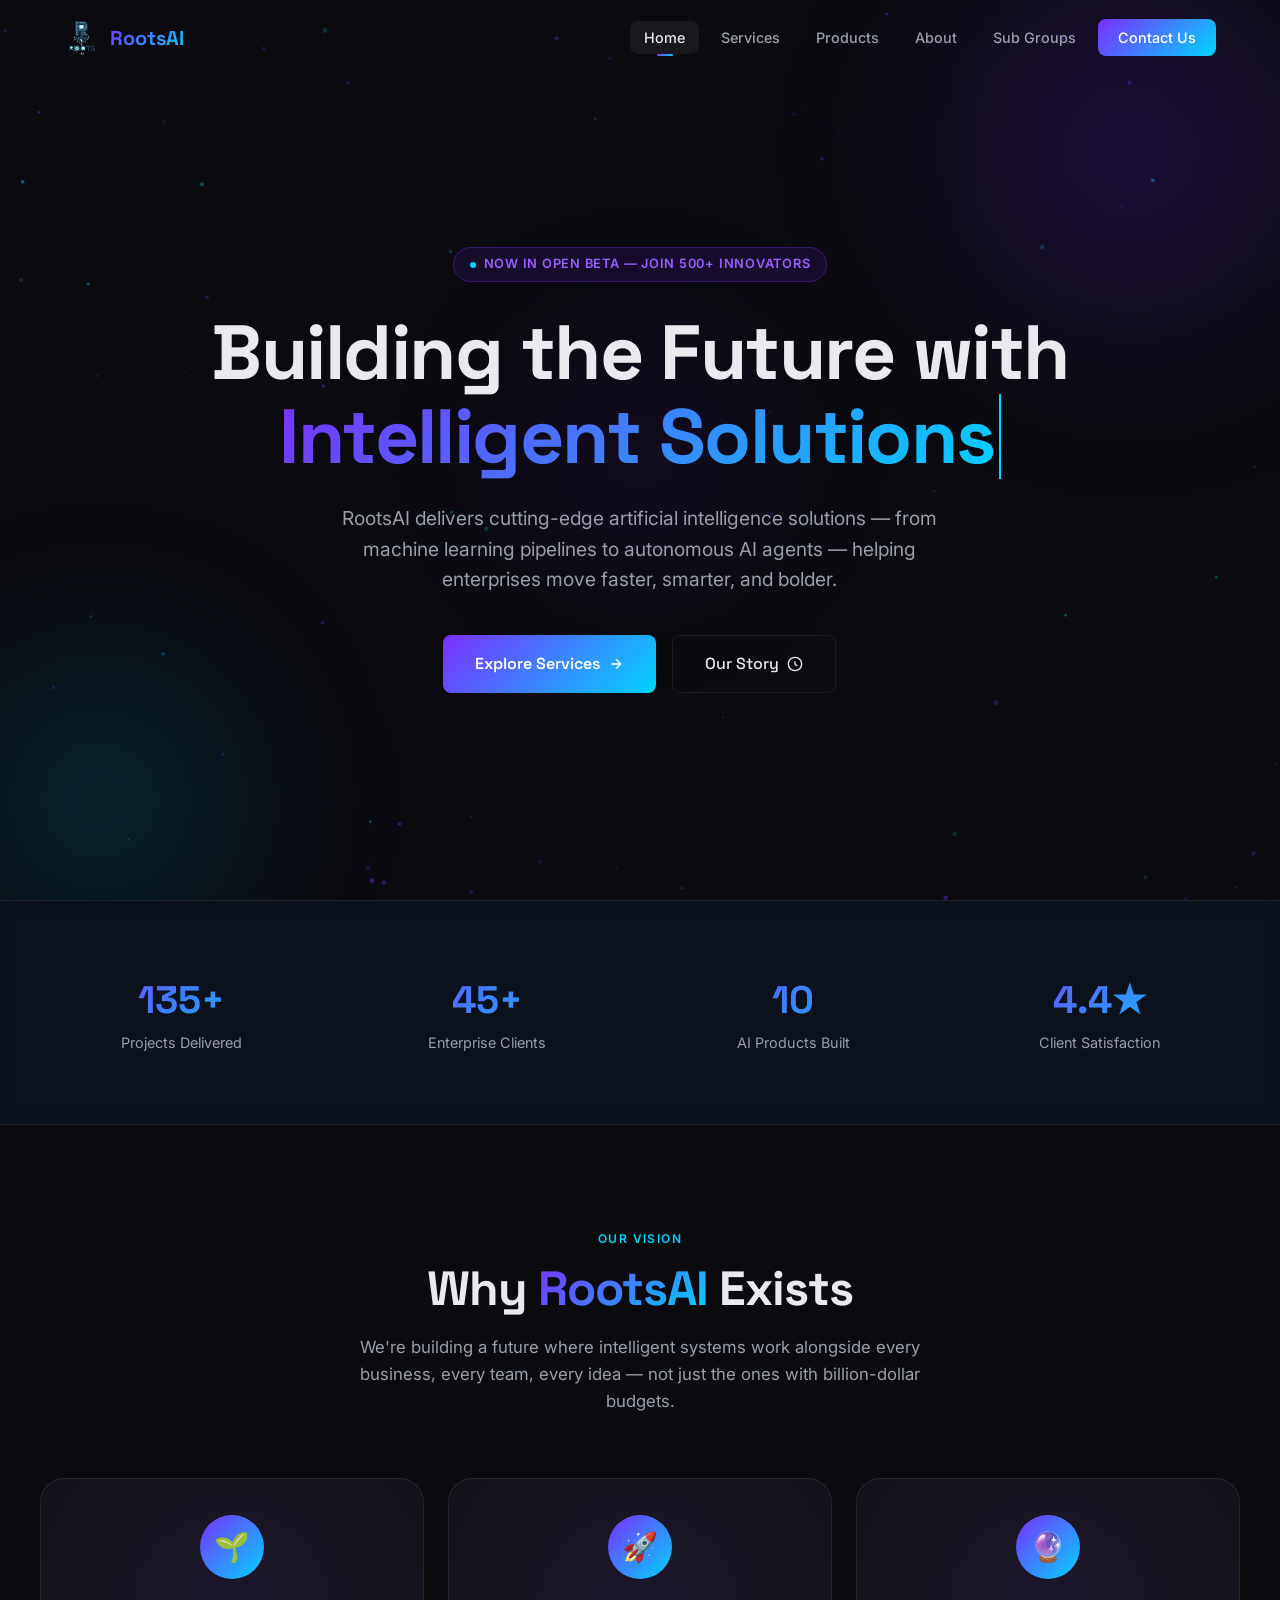
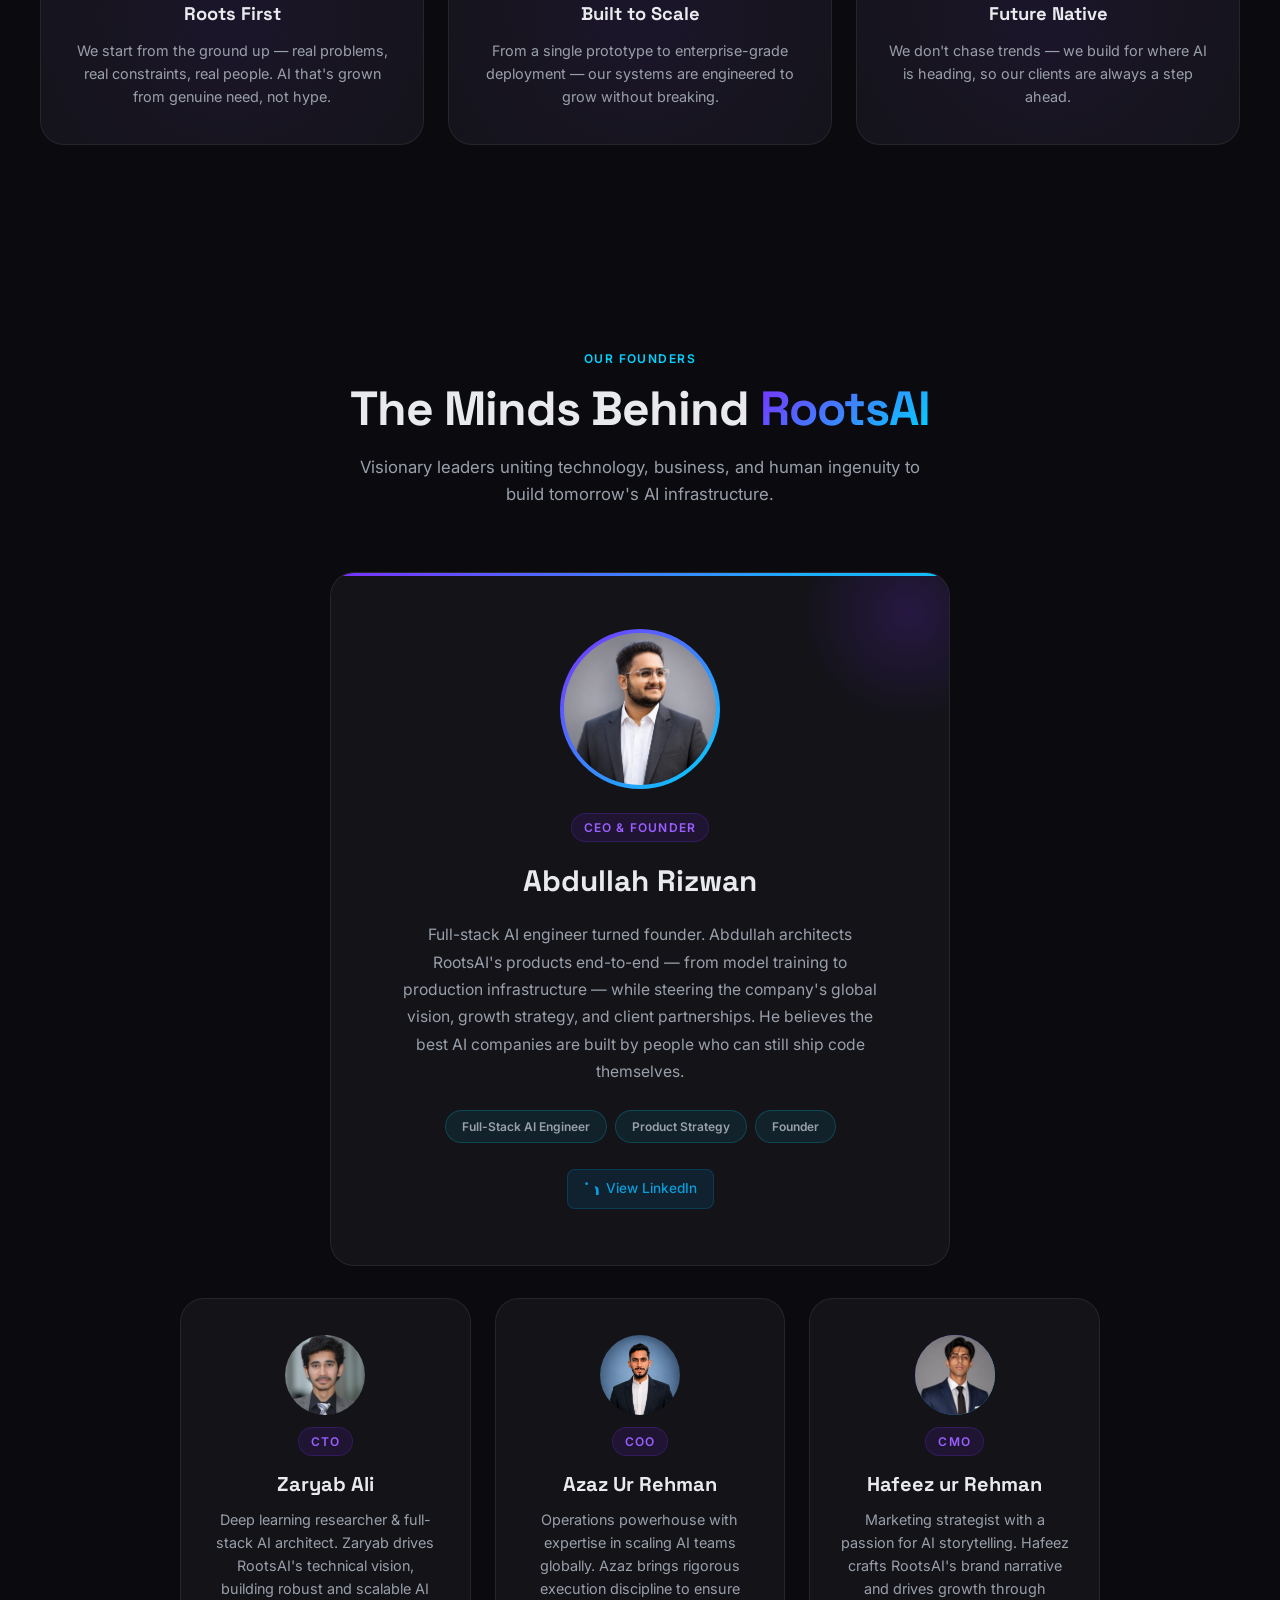
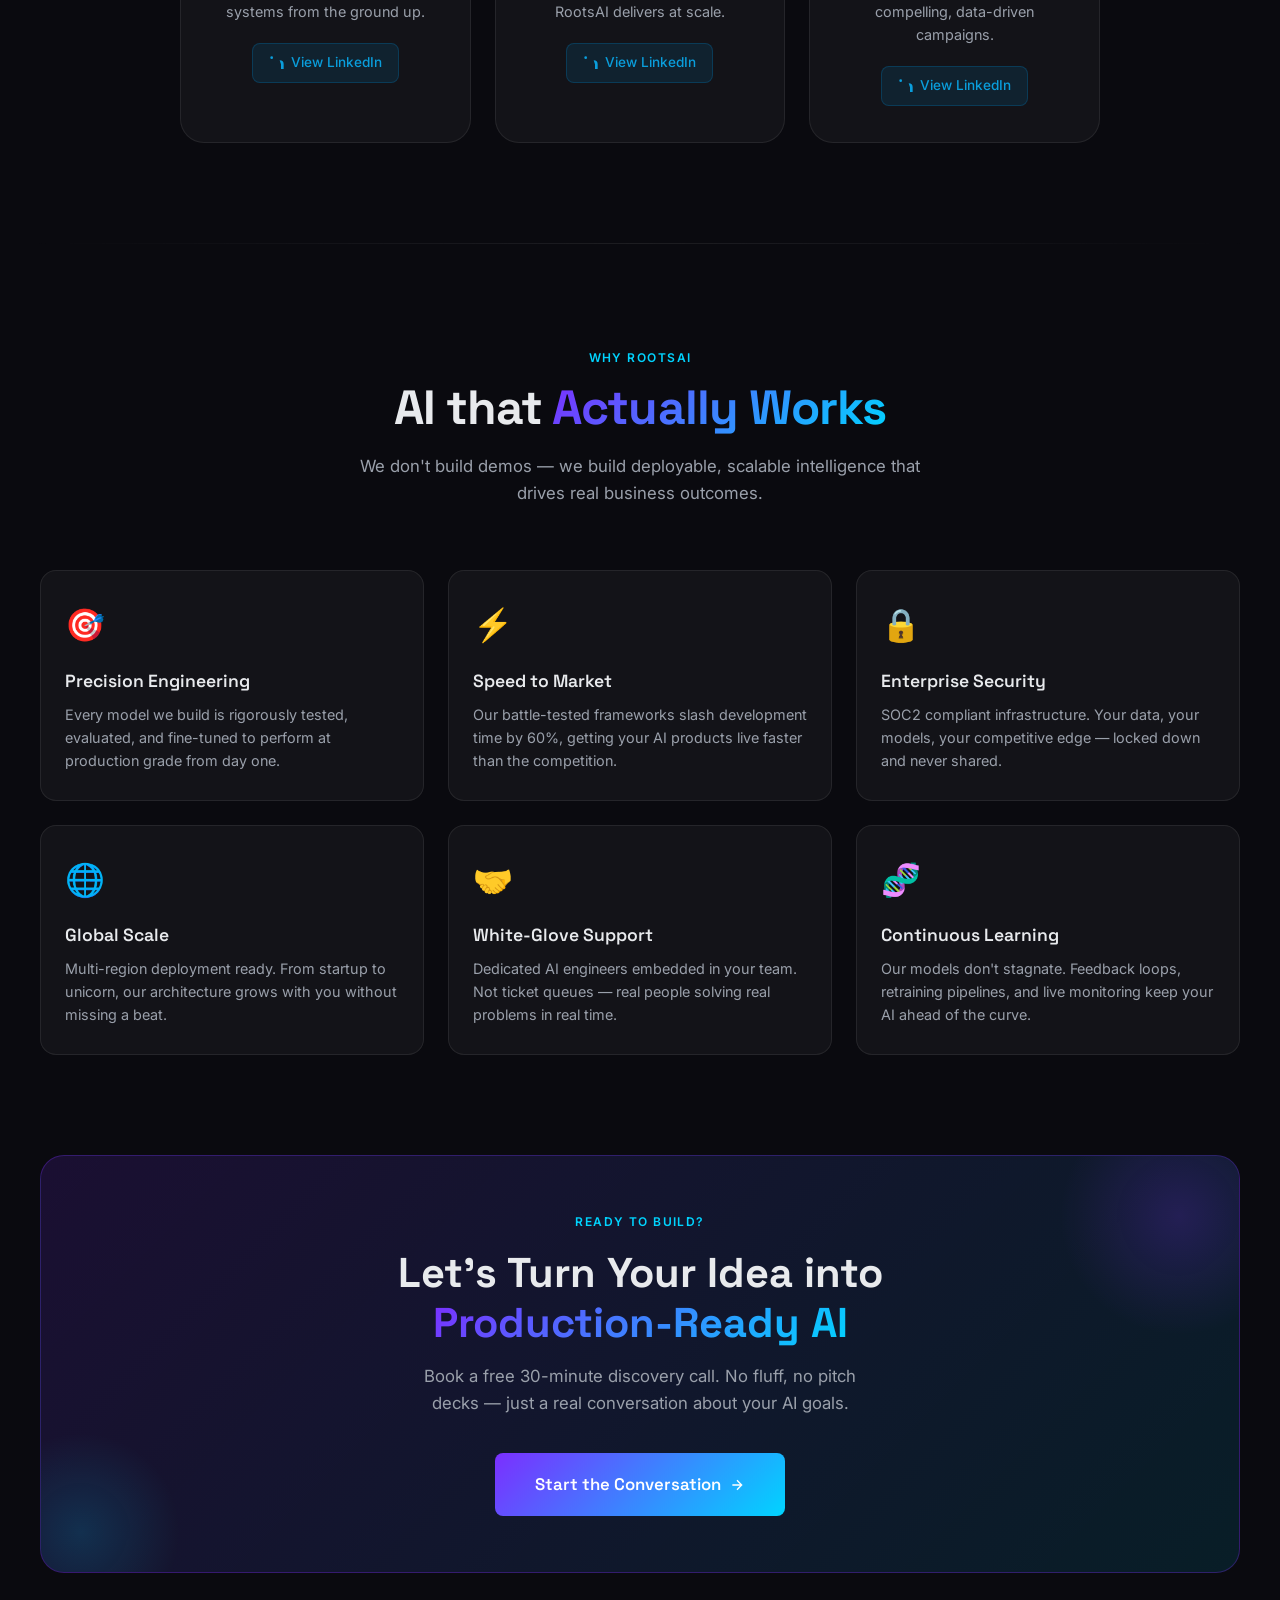
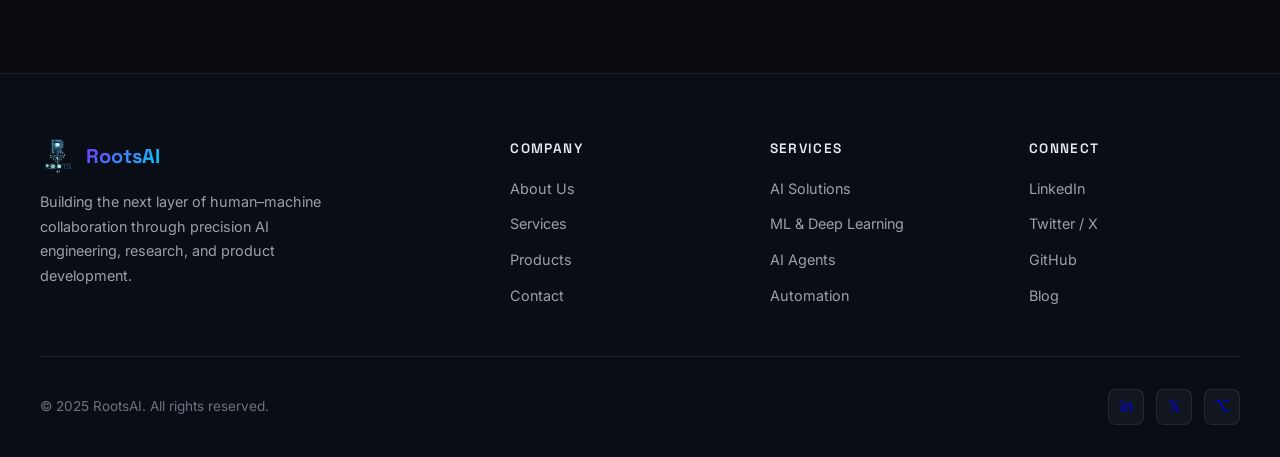
==== index.html @ 81e3e33f "Initial website upload" ====
<!DOCTYPE html>
<html lang="en">
<head>
  <meta charset="UTF-8" />
  <meta name="viewport" content="width=device-width, initial-scale=1.0" />
  <title>RootsAI — Intelligence Redefined</title>
  <meta name="description" content="RootsAI is a next-generation artificial intelligence startup building intelligent solutions for tomorrow's world." />
  <link rel="stylesheet" href="css/style.css" />
  <link rel="icon" href="rootsai-logo.png" />
</head>
<body>

<!-- PARTICLE CANVAS -->
<canvas id="particle-canvas"></canvas>

<!-- PAGE TRANSITION -->
<div class="page-transition"></div>



<!-- ======================================================
     NAVBAR
====================================================== -->
<nav class="navbar">
  <div class="nav-container">
    <a href="index.html" class="nav-logo">
      <img src="rootsai-logo.png" alt="RootsAI" class="nav-logo-icon" style="background:transparent;object-fit:contain;" />
      <span class="nav-logo-text">RootsAI</span>
    </a>
    <ul class="nav-links">
      <li><a href="index.html" class="active">Home</a></li>
      <li><a href="services.html">Services</a></li>
      <li><a href="products.html">Products</a></li>
      <li><a href="about.html">About</a></li>
      <li><a href="subgroups.html">Sub Groups</a></li>
      <li><a href="contact.html" class="nav-cta">Contact Us</a></li>
    </ul>
    <div class="hamburger" id="hamburger">
      <span></span><span></span><span></span>
    </div>
  </div>
</nav>

<!-- Mobile Menu -->
<div class="mobile-menu" id="mobile-menu">
  <button class="mobile-close" id="mobile-close">✕</button>
  <a href="index.html">Home</a>
  <a href="services.html">Services</a>
  <a href="products.html">Products</a>
  <a href="about.html">About</a>
  <a href="subgroups.html">Sub Groups</a>
  <a href="contact.html">Contact Us</a>
</div>

<!-- ======================================================
     MAIN CONTENT
====================================================== -->
<div class="page-wrapper">

  <!-- HERO SECTION -->
  <section class="hero">
    <div class="hero-bg-orb orb1"></div>
    <div class="hero-bg-orb orb2"></div>
    <div class="hero-bg-orb orb3"></div>

    <div class="hero-content">
      <div class="hero-eyebrow">
        <span class="dot"></span>
        Now in Open Beta — Join 500+ Innovators
      </div>

      <h1 class="hero-title">
        Building the Future with<br />
        <span class="line-gradient"><span class="typewriter" id="typewriter">Intelligent Solutions</span></span>
      </h1>

      <p class="hero-subtitle">
        RootsAI delivers cutting-edge artificial intelligence solutions — from machine learning pipelines to autonomous AI agents — helping enterprises move faster, smarter, and bolder.
      </p>

      <div class="hero-actions">
        <a href="services.html" class="btn-primary">
          Explore Services
          <svg width="16" height="16" fill="none" stroke="currentColor" stroke-width="2" viewBox="0 0 24 24"><path d="M5 12h14M12 5l7 7-7 7"/></svg>
        </a>
        <a href="about.html" class="btn-secondary">
          Our Story
          <svg width="16" height="16" fill="none" stroke="currentColor" stroke-width="2" viewBox="0 0 24 24"><circle cx="12" cy="12" r="10"/><path d="M12 8v4l3 3"/></svg>
        </a>
      </div>
    </div>
  </section>

  <!-- STATS BAR -->
  <div class="stats-bar">
    <div class="stats-grid">
      <div class="stat-item reveal">
        <span class="stat-number" data-count="150" data-suffix="+">0+</span>
        <span class="stat-label">Projects Delivered</span>
      </div>
      <div class="stat-item reveal reveal-delay-1">
        <span class="stat-number" data-count="50" data-suffix="+">0+</span>
        <span class="stat-label">Enterprise Clients</span>
      </div>
      <div class="stat-item reveal reveal-delay-2">
        <span class="stat-number" data-count="12" data-suffix="">0</span>
        <span class="stat-label">AI Products Built</span>
      </div>
      <div class="stat-item reveal reveal-delay-3">
        <span class="stat-number" data-count="4.9" data-suffix="★">0★</span>
        <span class="stat-label">Client Satisfaction</span>
      </div>
    </div>
  </div>

  <!-- VISION SECTION -->
  <section class="section">
    <div class="container">
      <div class="section-header reveal">
        <span class="section-eyebrow">Our Vision</span>
        <h2 class="section-title">Why <span>RootsAI</span> Exists</h2>
        <p class="section-subtitle">We're building a future where intelligent systems work alongside every business, every team, every idea — not just the ones with billion-dollar budgets.</p>
      </div>

      <div class="vision-grid">
        <div class="vision-card reveal reveal-delay-1">
          <div class="vision-icon-wrap">
            <span class="vision-icon">🌱</span>
          </div>
          <h3 class="vision-title">Roots First</h3>
          <p class="vision-text">We start from the ground up — real problems, real constraints, real people. AI that's grown from genuine need, not hype.</p>
        </div>
        <div class="vision-card reveal reveal-delay-2">
          <div class="vision-icon-wrap">
            <span class="vision-icon">🚀</span>
          </div>
          <h3 class="vision-title">Built to Scale</h3>
          <p class="vision-text">From a single prototype to enterprise-grade deployment — our systems are engineered to grow without breaking.</p>
        </div>
        <div class="vision-card reveal reveal-delay-3">
          <div class="vision-icon-wrap">
            <span class="vision-icon">🔮</span>
          </div>
          <h3 class="vision-title">Future Native</h3>
          <p class="vision-text">We don't chase trends — we build for where AI is heading, so our clients are always a step ahead.</p>
        </div>
      </div>
    </div>
  </section>

  <!-- LEADERSHIP SECTION -->
  <section class="section">
    <div class="container">
      <div class="section-header reveal">
        <span class="section-eyebrow">Our Founders</span>
        <h2 class="section-title">The Minds Behind <span>RootsAI</span></h2>
        <p class="section-subtitle">Visionary leaders uniting technology, business, and human ingenuity to build tomorrow's AI infrastructure.</p>
      </div>

      <!-- CEO — Spotlight -->
      <div class="ceo-spotlight reveal">
        <div class="ceo-spotlight-card">
          <img src="CEO.png" alt="Abdullah Rizwan" class="ceo-spotlight-avatar" />
          <div class="leader-role">CEO &amp; Founder</div>
          <h3 class="ceo-spotlight-name">Abdullah Rizwan</h3>
          <p class="ceo-spotlight-bio">Full-stack AI engineer turned founder. Abdullah architects RootsAI's products end-to-end — from model training to production infrastructure — while steering the company's global vision, growth strategy, and client partnerships. He believes the best AI companies are built by people who can still ship code themselves.</p>
          <div class="ceo-spotlight-tags">
            <span class="ceo-tag">Full-Stack AI Engineer</span>
            <span class="ceo-tag">Product Strategy</span>
            <span class="ceo-tag">Founder</span>
          </div>
          <a href="https://www.linkedin.com/in/abdullah-rizwan-183a10262" class="leader-linkedin" target="_blank" rel="noopener">
            <svg width="16" height="16" viewBox="0 0 24 24" fill="currentColor"><path d="M16 8a6 6 0 0 1 6 6v7h-4v-7a2 2 0 0-2-2 2 2 0 0 0-2 2v7h-4v-7a6 6 0 0 1 6-6zM2 9h4v12H2z"/><circle cx="4" cy="4" r="2"/></svg>
            View LinkedIn
          </a>
        </div>
      </div>

      <div class="leadership-grid leadership-grid-secondary">

        <!-- CTO -->
        <div class="leader-card reveal reveal-delay-1">
          <img src="CTO.jfif" alt="Zaryab Ali" class="leader-avatar" style="width:80px;height:80px;border-radius:50%;object-fit:cover;margin:0 auto 12px;" />
          <div class="leader-role">CTO</div>
          <h3 class="leader-name">Zaryab Ali</h3>
          <p class="leader-bio">Deep learning researcher & full-stack AI architect. Zaryab drives RootsAI's technical vision, building robust and scalable AI systems from the ground up.</p>
          <a href="https://www.linkedin.com/in/mzaryabali/" class="leader-linkedin" target="_blank" rel="noopener">
            <svg width="16" height="16" viewBox="0 0 24 24" fill="currentColor"><path d="M16 8a6 6 0 0 1 6 6v7h-4v-7a2 2 0 0-2-2 2 2 0 0 0-2 2v7h-4v-7a6 6 0 0 1 6-6zM2 9h4v12H2z"/><circle cx="4" cy="4" r="2"/></svg>
            View LinkedIn
          </a>
        </div>

        <!-- COO -->
        <div class="leader-card reveal reveal-delay-2">
          <img src="COO.png" alt="Azaz Ur Rehman" class="leader-avatar" style="width:80px;height:80px;border-radius:50%;object-fit:cover;margin:0 auto 12px;" />
          <div class="leader-role">COO</div>
          <h3 class="leader-name">Azaz Ur Rehman</h3>
          <p class="leader-bio">Operations powerhouse with expertise in scaling AI teams globally. Azaz brings rigorous execution discipline to ensure RootsAI delivers at scale.</p>
          <a href="https://www.linkedin.com/in/azaz-ur-rehman-87bb84246/" class="leader-linkedin" target="_blank" rel="noopener">
            <svg width="16" height="16" viewBox="0 0 24 24" fill="currentColor"><path d="M16 8a6 6 0 0 1 6 6v7h-4v-7a2 2 0 0-2-2 2 2 0 0 0-2 2v7h-4v-7a6 6 0 0 1 6-6zM2 9h4v12H2z"/><circle cx="4" cy="4" r="2"/></svg>
            View LinkedIn
          </a>
        </div>

        <!-- CMO -->
        <div class="leader-card reveal reveal-delay-3">
          <img src="CMO.png" alt="Hafeez ur Rehman" class="leader-avatar" style="width:80px;height:80px;border-radius:50%;object-fit:cover;margin:0 auto 12px;" />
          <div class="leader-role">CMO</div>
          <h3 class="leader-name">Hafeez ur Rehman</h3>
          <p class="leader-bio">Marketing strategist with a passion for AI storytelling. Hafeez crafts RootsAI's brand narrative and drives growth through compelling, data-driven campaigns.</p>
          <a href="https://www.linkedin.com/in/hafii/" class="leader-linkedin" target="_blank" rel="noopener">
            <svg width="16" height="16" viewBox="0 0 24 24" fill="currentColor"><path d="M16 8a6 6 0 0 1 6 6v7h-4v-7a2 2 0 0-2-2 2 2 0 0 0-2 2v7h-4v-7a6 6 0 0 1 6-6zM2 9h4v12H2z"/><circle cx="4" cy="4" r="2"/></svg>
            View LinkedIn
          </a>
        </div>
      </div>
    </div>
  </section>

  <div class="section-divider"></div>

  <!-- WHY NEXUS SECTION -->
  <section class="section">
    <div class="container">
      <div class="section-header reveal">
        <span class="section-eyebrow">Why RootsAI</span>
        <h2 class="section-title">AI that <span>Actually Works</span></h2>
        <p class="section-subtitle">We don't build demos — we build deployable, scalable intelligence that drives real business outcomes.</p>
      </div>

      <div class="values-grid">
        <div class="value-card reveal reveal-delay-1">
          <span class="value-icon">🎯</span>
          <h3 class="value-title">Precision Engineering</h3>
          <p class="value-text">Every model we build is rigorously tested, evaluated, and fine-tuned to perform at production grade from day one.</p>
        </div>
        <div class="value-card reveal reveal-delay-2">
          <span class="value-icon">⚡</span>
          <h3 class="value-title">Speed to Market</h3>
          <p class="value-text">Our battle-tested frameworks slash development time by 60%, getting your AI products live faster than the competition.</p>
        </div>
        <div class="value-card reveal reveal-delay-3">
          <span class="value-icon">🔒</span>
          <h3 class="value-title">Enterprise Security</h3>
          <p class="value-text">SOC2 compliant infrastructure. Your data, your models, your competitive edge — locked down and never shared.</p>
        </div>
        <div class="value-card reveal reveal-delay-1">
          <span class="value-icon">🌐</span>
          <h3 class="value-title">Global Scale</h3>
          <p class="value-text">Multi-region deployment ready. From startup to unicorn, our architecture grows with you without missing a beat.</p>
        </div>
        <div class="value-card reveal reveal-delay-2">
          <span class="value-icon">🤝</span>
          <h3 class="value-title">White-Glove Support</h3>
          <p class="value-text">Dedicated AI engineers embedded in your team. Not ticket queues — real people solving real problems in real time.</p>
        </div>
        <div class="value-card reveal reveal-delay-3">
          <span class="value-icon">🧬</span>
          <h3 class="value-title">Continuous Learning</h3>
          <p class="value-text">Our models don't stagnate. Feedback loops, retraining pipelines, and live monitoring keep your AI ahead of the curve.</p>
        </div>
      </div>
    </div>
  </section>

  <!-- CTA BANNER -->
  <section class="section" style="padding-top:0;">
    <div class="container">
      <div style="background: linear-gradient(135deg, rgba(123,47,255,0.15) 0%, rgba(0,212,255,0.1) 100%); border: 1px solid rgba(123,47,255,0.3); border-radius: 24px; padding: 56px 48px; text-align:center; position:relative; overflow:hidden;" class="reveal">
        <div style="position:absolute;top:-60px;right:-60px;width:240px;height:240px;background:radial-gradient(circle, rgba(123,47,255,0.2) 0%, transparent 70%);pointer-events:none;"></div>
        <div style="position:absolute;bottom:-60px;left:-60px;width:200px;height:200px;background:radial-gradient(circle, rgba(0,212,255,0.15) 0%, transparent 70%);pointer-events:none;"></div>
        <span class="section-eyebrow" style="display:block;margin-bottom:16px;">Ready to Build?</span>
        <h2 style="font-family:var(--font-display);font-size:clamp(1.8rem,3.5vw,2.6rem);font-weight:700;color:var(--text-primary);margin-bottom:16px;line-height:1.2;">
          Let's Turn Your Idea into<br /><span style="background:var(--gradient-text);-webkit-background-clip:text;-webkit-text-fill-color:transparent;background-clip:text;">Production-Ready AI</span>
        </h2>
        <p style="color:var(--text-secondary);margin-bottom:36px;font-size:1.05rem;max-width:480px;margin-left:auto;margin-right:auto;">
          Book a free 30-minute discovery call. No fluff, no pitch decks — just a real conversation about your AI goals.
        </p>
        <a href="contact.html" class="btn-primary" style="font-size:1.05rem;padding:18px 40px;">
          Start the Conversation
          <svg width="16" height="16" fill="none" stroke="currentColor" stroke-width="2" viewBox="0 0 24 24"><path d="M5 12h14M12 5l7 7-7 7"/></svg>
        </a>
      </div>
    </div>
  </section>

  <!-- FOOTER -->
  <footer class="footer">
    <div class="footer-grid">
      <div class="footer-brand">
        <a href="index.html" class="nav-logo" style="margin-bottom:0;">
          <img src="rootsai-logo.png" alt="RootsAI" class="nav-logo-icon" style="background:transparent;object-fit:contain;" />
          <span class="nav-logo-text">RootsAI</span>
        </a>
        <p>Building the next layer of human–machine collaboration through precision AI engineering, research, and product development.</p>
      </div>
      <div class="footer-col">
        <h4>Company</h4>
        <ul>
          <li><a href="about.html">About Us</a></li>
          <li><a href="services.html">Services</a></li>
          <li><a href="products.html">Products</a></li>
          <li><a href="contact.html">Contact</a></li>
        </ul>
      </div>
      <div class="footer-col">
        <h4>Services</h4>
        <ul>
          <li><a href="services.html">AI Solutions</a></li>
          <li><a href="services.html">ML & Deep Learning</a></li>
          <li><a href="services.html">AI Agents</a></li>
          <li><a href="services.html">Automation</a></li>
        </ul>
      </div>
      <div class="footer-col">
        <h4>Connect</h4>
        <ul>
          <li><a href="#">LinkedIn</a></li>
          <li><a href="#">Twitter / X</a></li>
          <li><a href="#">GitHub</a></li>
          <li><a href="#">Blog</a></li>
        </ul>
      </div>
    </div>
    <div class="footer-bottom">
      <p>© 2025 RootsAI. All rights reserved.</p>
      <div class="footer-socials">
        <a class="social-btn" href="#" title="LinkedIn">in</a>
        <a class="social-btn" href="#" title="Twitter">𝕏</a>
        <a class="social-btn" href="#" title="GitHub">⌥</a>
      </div>
    </div>
  </footer>

</div><!-- end .page-wrapper -->

<script src="js/script.js"></script>
</body>
</html>
---- css/style.css ----
/* ============================================================
   NEXUS AI — MAIN STYLESHEET
   Design System: Deep Space + Electric Violet + Cyan Glow
   ============================================================ */

/* ---------- GOOGLE FONTS IMPORT ---------- */
@import url('https://fonts.googleapis.com/css2?family=Space+Grotesk:wght@300;400;500;600;700&family=Inter:wght@300;400;500;600&display=swap');

/* ---------- CSS VARIABLES ---------- */
:root {
  --bg-primary: #0A0A0F;
  --bg-secondary: #0D1B2A;
  --bg-card: rgba(255, 255, 255, 0.04);
  --bg-card-hover: rgba(255, 255, 255, 0.08);

  --violet: #7B2FFF;
  --violet-light: #9B5FFF;
  --violet-glow: rgba(123, 47, 255, 0.3);
  --cyan: #00D4FF;
  --cyan-light: #4DE8FF;
  --cyan-glow: rgba(0, 212, 255, 0.25);

  --text-primary: #E8EAED;
  --text-secondary: #9AA0AB;
  --text-muted: #6B7280;

  --border: rgba(255, 255, 255, 0.08);
  --border-glow: rgba(123, 47, 255, 0.4);

  --gradient-hero: linear-gradient(135deg, #7B2FFF 0%, #00D4FF 100%);
  --gradient-card: linear-gradient(135deg, rgba(123,47,255,0.15) 0%, rgba(0,212,255,0.08) 100%);
  --gradient-text: linear-gradient(135deg, #7B2FFF, #00D4FF);

  --font-display: 'Space Grotesk', sans-serif;
  --font-body: 'Inter', sans-serif;

  --radius-sm: 8px;
  --radius-md: 16px;
  --radius-lg: 24px;
  --radius-xl: 32px;

  --shadow-violet: 0 0 40px rgba(123, 47, 255, 0.2);
  --shadow-cyan: 0 0 40px rgba(0, 212, 255, 0.15);
  --shadow-card: 0 8px 32px rgba(0,0,0,0.4);

  --transition: all 0.3s cubic-bezier(0.4, 0, 0.2, 1);
  --transition-slow: all 0.6s cubic-bezier(0.4, 0, 0.2, 1);
}

/* ---------- RESET & BASE ---------- */
*, *::before, *::after {
  margin: 0;
  padding: 0;
  box-sizing: border-box;
}

html {
  scroll-behavior: smooth;
  font-size: 16px;
}

body {
  font-family: var(--font-body);
  background-color: var(--bg-primary);
  color: var(--text-primary);
  line-height: 1.6;
  overflow-x: hidden;
  min-height: 100vh;
}

/* ---------- PARTICLE CANVAS ---------- */
#particle-canvas {
  position: fixed;
  top: 0; left: 0;
  width: 100%; height: 100%;
  z-index: 0;
  pointer-events: none;
  opacity: 0.6;
}

/* ---------- PAGE WRAPPER ---------- */
.page-wrapper {
  position: relative;
  z-index: 1;
  min-height: 100vh;
}

/* ---------- ONBOARDING OVERLAY ---------- */
#onboarding-overlay {
  position: fixed;
  inset: 0;
  z-index: 9999;
  background: var(--bg-primary);
  display: flex;
  align-items: center;
  justify-content: center;
  padding: 24px;
  transition: opacity 0.8s ease, transform 0.8s ease;
}

#onboarding-overlay.hidden {
  opacity: 0;
  pointer-events: none;
  transform: scale(1.05);
}

.onboarding-card {
  background: rgba(13, 27, 42, 0.9);
  border: 1px solid var(--border-glow);
  border-radius: var(--radius-xl);
  padding: 56px 48px;
  max-width: 560px;
  width: 100%;
  position: relative;
  overflow: hidden;
  box-shadow: var(--shadow-violet), 0 24px 80px rgba(0,0,0,0.6);
}

.onboarding-card::before {
  content: '';
  position: absolute;
  top: -1px; left: 0; right: 0;
  height: 2px;
  background: var(--gradient-hero);
}

.onboarding-card::after {
  content: '';
  position: absolute;
  top: 0; left: 0; right: 0; bottom: 0;
  background: var(--gradient-card);
  pointer-events: none;
}

.onboarding-logo {
  display: flex;
  align-items: center;
  gap: 12px;
  margin-bottom: 36px;
}

.onboarding-logo .logo-icon {
  width: 44px; height: 44px;
  background: var(--gradient-hero);
  border-radius: 12px;
  display: flex; align-items: center; justify-content: center;
  font-size: 20px;
}

.onboarding-logo .logo-text {
  font-family: var(--font-display);
  font-size: 1.5rem;
  font-weight: 700;
  background: var(--gradient-text);
  -webkit-background-clip: text;
  -webkit-text-fill-color: transparent;
  background-clip: text;
}

.onboarding-title {
  font-family: var(--font-display);
  font-size: 1.9rem;
  font-weight: 700;
  line-height: 1.2;
  margin-bottom: 12px;
  color: var(--text-primary);
}

.onboarding-subtitle {
  color: var(--text-secondary);
  font-size: 0.95rem;
  margin-bottom: 36px;
}

.onboarding-step {
  display: none;
}

.onboarding-step.active {
  display: block;
}

.step-indicator {
  display: flex;
  gap: 8px;
  margin-bottom: 32px;
}

.step-dot {
  width: 8px; height: 8px;
  border-radius: 50%;
  background: var(--border);
  transition: var(--transition);
}

.step-dot.active {
  background: var(--violet);
  width: 24px;
  border-radius: 4px;
}

.step-dot.done {
  background: var(--cyan);
}

.input-group {
  margin-bottom: 20px;
}

.input-label {
  display: block;
  font-size: 0.8rem;
  font-weight: 600;
  text-transform: uppercase;
  letter-spacing: 0.08em;
  color: var(--text-secondary);
  margin-bottom: 8px;
}

.input-label .role-badge {
  display: inline-block;
  padding: 2px 8px;
  background: var(--violet-glow);
  border: 1px solid var(--violet);
  border-radius: 4px;
  font-size: 0.7rem;
  color: var(--violet-light);
  margin-left: 8px;
}

.input-field {
  width: 100%;
  background: rgba(255,255,255,0.05);
  border: 1px solid var(--border);
  border-radius: var(--radius-sm);
  padding: 14px 16px;
  color: var(--text-primary);
  font-family: var(--font-body);
  font-size: 0.95rem;
  transition: var(--transition);
  outline: none;
}

.input-field:focus {
  border-color: var(--violet);
  background: rgba(123,47,255,0.06);
  box-shadow: 0 0 0 3px var(--violet-glow);
}

.input-field::placeholder {
  color: var(--text-muted);
}

.onboarding-btn {
  width: 100%;
  padding: 16px;
  background: var(--gradient-hero);
  border: none;
  border-radius: var(--radius-sm);
  color: white;
  font-family: var(--font-display);
  font-size: 1rem;
  font-weight: 600;
  cursor: pointer;
  transition: var(--transition);
  position: relative;
  overflow: hidden;
  margin-top: 8px;
}

.onboarding-btn::before {
  content: '';
  position: absolute;
  inset: 0;
  background: white;
  opacity: 0;
  transition: opacity 0.2s;
}

.onboarding-btn:hover::before { opacity: 0.1; }
.onboarding-btn:hover { transform: translateY(-2px); box-shadow: 0 8px 24px var(--violet-glow); }
.onboarding-btn:active { transform: translateY(0); }

.skip-link {
  display: block;
  text-align: center;
  margin-top: 16px;
  font-size: 0.85rem;
  color: var(--text-muted);
  cursor: pointer;
  transition: var(--transition);
}

.skip-link:hover { color: var(--text-secondary); }

/* ---------- NAVBAR ---------- */
.navbar {
  position: fixed;
  top: 0; left: 0; right: 0;
  z-index: 1000;
  padding: 20px 0;
  transition: var(--transition);
}

.navbar.scrolled {
  background: rgba(10, 10, 15, 0.85);
  backdrop-filter: blur(20px);
  -webkit-backdrop-filter: blur(20px);
  border-bottom: 1px solid var(--border);
  padding: 14px 0;
}

.nav-container {
  max-width: 1200px;
  margin: 0 auto;
  padding: 0 24px;
  display: flex;
  align-items: center;
  justify-content: space-between;
}

.nav-logo {
  display: flex;
  align-items: center;
  gap: 10px;
  text-decoration: none;
}

.nav-logo-icon {
  width: 36px; height: 36px;
  background: var(--gradient-hero);
  border-radius: 9px;
  display: flex; align-items: center; justify-content: center;
  font-size: 16px;
  flex-shrink: 0;
}

.nav-logo-text {
  font-family: var(--font-display);
  font-size: 1.25rem;
  font-weight: 700;
  background: var(--gradient-text);
  -webkit-background-clip: text;
  -webkit-text-fill-color: transparent;
  background-clip: text;
}

.nav-links {
  display: flex;
  align-items: center;
  gap: 8px;
  list-style: none;
}

.nav-links a {
  text-decoration: none;
  color: var(--text-secondary);
  font-size: 0.9rem;
  font-weight: 500;
  padding: 8px 14px;
  border-radius: var(--radius-sm);
  transition: var(--transition);
  position: relative;
}

.nav-links a:hover,
.nav-links a.active {
  color: var(--text-primary);
  background: rgba(255,255,255,0.06);
}

.nav-links a.active::after {
  content: '';
  position: absolute;
  bottom: -2px; left: 50%; transform: translateX(-50%);
  width: 16px; height: 2px;
  background: var(--gradient-hero);
  border-radius: 1px;
}

.nav-cta {
  background: var(--gradient-hero) !important;
  color: white !important;
  padding: 10px 20px !important;
  border-radius: var(--radius-sm) !important;
}

.nav-cta:hover {
  transform: translateY(-1px);
  box-shadow: 0 4px 16px var(--violet-glow);
  background: var(--gradient-hero) !important;
}

/* Hamburger */
.hamburger {
  display: none;
  flex-direction: column;
  gap: 5px;
  cursor: pointer;
  padding: 8px;
}

.hamburger span {
  display: block;
  width: 24px; height: 2px;
  background: var(--text-primary);
  border-radius: 1px;
  transition: var(--transition);
}

.mobile-menu {
  display: none;
  position: fixed;
  top: 0; left: 0; right: 0;
  background: rgba(10,10,15,0.97);
  backdrop-filter: blur(20px);
  z-index: 999;
  padding: 80px 24px 40px;
  flex-direction: column;
  gap: 8px;
  border-bottom: 1px solid var(--border);
}

.mobile-menu.open { display: flex; }

.mobile-menu a {
  text-decoration: none;
  color: var(--text-primary);
  font-family: var(--font-display);
  font-size: 1.2rem;
  font-weight: 600;
  padding: 16px;
  border-radius: var(--radius-sm);
  border: 1px solid var(--border);
  text-align: center;
  transition: var(--transition);
}

.mobile-menu a:hover {
  background: var(--bg-card-hover);
  border-color: var(--violet);
}

.mobile-close {
  position: absolute;
  top: 20px; right: 24px;
  background: none;
  border: none;
  color: var(--text-primary);
  font-size: 24px;
  cursor: pointer;
}

/* ---------- HERO SECTION ---------- */
.hero {
  min-height: 100vh;
  display: flex;
  align-items: center;
  justify-content: center;
  padding: 120px 24px 80px;
  position: relative;
  overflow: hidden;
}

.hero-bg-orb {
  position: absolute;
  border-radius: 50%;
  filter: blur(80px);
  pointer-events: none;
  animation: floatOrb 8s ease-in-out infinite;
}

.hero-bg-orb.orb1 {
  width: 500px; height: 500px;
  background: radial-gradient(circle, rgba(123,47,255,0.25) 0%, transparent 70%);
  top: -100px; right: -100px;
  animation-delay: 0s;
}

.hero-bg-orb.orb2 {
  width: 400px; height: 400px;
  background: radial-gradient(circle, rgba(0,212,255,0.2) 0%, transparent 70%);
  bottom: -100px; left: -100px;
  animation-delay: -4s;
}

.hero-bg-orb.orb3 {
  width: 300px; height: 300px;
  background: radial-gradient(circle, rgba(123,47,255,0.15) 0%, transparent 70%);
  top: 50%; left: 50%;
  transform: translate(-50%, -50%);
  animation-delay: -2s;
}

@keyframes floatOrb {
  0%, 100% { transform: translateY(0) scale(1); }
  50% { transform: translateY(-30px) scale(1.05); }
}

.hero-content {
  max-width: 860px;
  text-align: center;
  position: relative;
  z-index: 2;
}

.hero-eyebrow {
  display: inline-flex;
  align-items: center;
  gap: 8px;
  padding: 6px 16px;
  background: rgba(123,47,255,0.12);
  border: 1px solid rgba(123,47,255,0.3);
  border-radius: 100px;
  font-size: 0.8rem;
  font-weight: 600;
  color: var(--violet-light);
  letter-spacing: 0.06em;
  text-transform: uppercase;
  margin-bottom: 28px;
  animation: fadeInDown 0.8s ease both;
}

.hero-eyebrow .dot {
  width: 6px; height: 6px;
  background: var(--cyan);
  border-radius: 50%;
  animation: pulse 2s infinite;
}

@keyframes pulse {
  0%, 100% { opacity: 1; transform: scale(1); }
  50% { opacity: 0.5; transform: scale(0.8); }
}

.hero-title {
  font-family: var(--font-display);
  font-size: clamp(2.8rem, 6vw, 5rem);
  font-weight: 700;
  line-height: 1.1;
  letter-spacing: -0.02em;
  margin-bottom: 24px;
  animation: fadeInUp 0.8s ease 0.15s both;
}

.hero-title .line-gradient {
  background: var(--gradient-text);
  -webkit-background-clip: text;
  -webkit-text-fill-color: transparent;
  background-clip: text;
}

.hero-title .typewriter {
  display: inline-block;
  border-right: 2px solid var(--cyan);
  padding-right: 4px;
  animation: blink 0.7s step-end infinite;
}

@keyframes blink {
  0%, 100% { border-color: var(--cyan); }
  50% { border-color: transparent; }
}

.hero-subtitle {
  font-size: clamp(1rem, 2vw, 1.2rem);
  color: var(--text-secondary);
  max-width: 620px;
  margin: 0 auto 40px;
  animation: fadeInUp 0.8s ease 0.3s both;
}

.hero-actions {
  display: flex;
  align-items: center;
  justify-content: center;
  gap: 16px;
  flex-wrap: wrap;
  animation: fadeInUp 0.8s ease 0.45s both;
}

/* Buttons */
.btn-primary {
  display: inline-flex;
  align-items: center;
  gap: 8px;
  padding: 16px 32px;
  background: var(--gradient-hero);
  border: none;
  border-radius: var(--radius-sm);
  color: white;
  font-family: var(--font-display);
  font-size: 1rem;
  font-weight: 600;
  cursor: pointer;
  text-decoration: none;
  transition: var(--transition);
  position: relative;
  overflow: hidden;
}

.btn-primary::before {
  content: '';
  position: absolute;
  inset: 0;
  background: linear-gradient(135deg, rgba(255,255,255,0.2), transparent);
  opacity: 0;
  transition: opacity 0.3s;
}

.btn-primary:hover { transform: translateY(-3px); box-shadow: 0 12px 32px var(--violet-glow); }
.btn-primary:hover::before { opacity: 1; }
.btn-primary:active { transform: translateY(-1px); }

.btn-secondary {
  display: inline-flex;
  align-items: center;
  gap: 8px;
  padding: 15px 32px;
  background: transparent;
  border: 1px solid var(--border);
  border-radius: var(--radius-sm);
  color: var(--text-primary);
  font-family: var(--font-display);
  font-size: 1rem;
  font-weight: 500;
  cursor: pointer;
  text-decoration: none;
  transition: var(--transition);
}

.btn-secondary:hover {
  border-color: var(--violet);
  background: rgba(123,47,255,0.08);
  transform: translateY(-2px);
}

/* ---------- LEADERSHIP SECTION ---------- */
.section {
  padding: 100px 24px;
  position: relative;
}

.container {
  max-width: 1200px;
  margin: 0 auto;
}

.section-header {
  text-align: center;
  margin-bottom: 64px;
}

.section-eyebrow {
  display: inline-block;
  font-size: 0.75rem;
  font-weight: 600;
  text-transform: uppercase;
  letter-spacing: 0.12em;
  color: var(--cyan);
  margin-bottom: 12px;
}

.section-title {
  font-family: var(--font-display);
  font-size: clamp(2rem, 4vw, 3rem);
  font-weight: 700;
  line-height: 1.2;
  letter-spacing: -0.02em;
  color: var(--text-primary);
  margin-bottom: 16px;
}

.section-title span {
  background: var(--gradient-text);
  -webkit-background-clip: text;
  -webkit-text-fill-color: transparent;
  background-clip: text;
}

.section-subtitle {
  color: var(--text-secondary);
  font-size: 1.05rem;
  max-width: 560px;
  margin: 0 auto;
}

/* ---------- VISION SECTION ---------- */
.vision-grid {
  display: grid;
  grid-template-columns: repeat(3, 1fr);
  gap: 24px;
}

.vision-card {
  background: var(--bg-card);
  border: 1px solid var(--border);
  border-radius: var(--radius-lg);
  padding: 36px 28px;
  text-align: center;
  transition: var(--transition);
  position: relative;
  overflow: hidden;
}

.vision-card::before {
  content: '';
  position: absolute;
  top: -40%; left: -40%;
  width: 180%; height: 180%;
  background: radial-gradient(circle, rgba(123,47,255,0.08) 0%, transparent 65%);
  animation: gradientShift 6s ease-in-out infinite;
  pointer-events: none;
}

.vision-card:hover {
  border-color: var(--violet);
  transform: translateY(-8px);
  background: var(--bg-card-hover);
  box-shadow: var(--shadow-violet);
}

.vision-icon-wrap {
  width: 64px; height: 64px;
  margin: 0 auto 20px;
  border-radius: 50%;
  background: var(--gradient-hero);
  display: flex;
  align-items: center;
  justify-content: center;
  animation: floatOrb 5s ease-in-out infinite;
  position: relative;
  z-index: 1;
}

.vision-icon {
  font-size: 1.8rem;
  line-height: 1;
}

.vision-title {
  font-family: var(--font-display);
  font-size: 1.15rem;
  font-weight: 700;
  color: var(--text-primary);
  margin-bottom: 10px;
  position: relative;
  z-index: 1;
}

.vision-text {
  color: var(--text-secondary);
  font-size: 0.9rem;
  line-height: 1.6;
  position: relative;
  z-index: 1;
}

/* ---------- CEO SPOTLIGHT ---------- */
.ceo-spotlight {
  display: flex;
  justify-content: center;
  margin-bottom: 32px;
}

.ceo-spotlight-card {
  width: 100%;
  max-width: 620px;
  background: var(--bg-card);
  border: 1px solid var(--border);
  border-radius: var(--radius-lg);
  padding: 56px 48px;
  text-align: center;
  position: relative;
  overflow: hidden;
  transition: var(--transition);
}

.ceo-spotlight-card::before {
  content: '';
  position: absolute;
  top: 0; left: 0; right: 0;
  height: 3px;
  background: var(--gradient-hero);
}

.ceo-spotlight-card::after {
  content: '';
  position: absolute;
  top: -70px; right: -70px;
  width: 220px; height: 220px;
  background: radial-gradient(circle, rgba(123,47,255,0.18) 0%, transparent 70%);
  pointer-events: none;
}

.ceo-spotlight-card:hover {
  border-color: var(--violet);
  box-shadow: var(--shadow-violet);
  transform: translateY(-6px);
}

.ceo-spotlight-avatar {
  display: block;
  width: 160px; height: 160px;
  border-radius: 50%;
  object-fit: cover;
  margin: 0 auto 24px;
  position: relative;
  z-index: 1;
  border: 4px solid transparent;
  background:
    linear-gradient(var(--bg-card), var(--bg-card)) padding-box,
    var(--gradient-hero) border-box;
  animation: floatOrb 6s ease-in-out infinite;
}

.ceo-spotlight-card .leader-role {
  display: inline-block;
  position: relative;
  z-index: 1;
  margin-bottom: 16px;
}

.ceo-spotlight-name {
  font-family: var(--font-display);
  font-size: 1.85rem;
  font-weight: 700;
  color: var(--text-primary);
  margin-bottom: 16px;
  position: relative;
  z-index: 1;
}

.ceo-spotlight-bio {
  color: var(--text-secondary);
  font-size: 0.98rem;
  line-height: 1.75;
  max-width: 480px;
  margin: 0 auto 24px;
  position: relative;
  z-index: 1;
}

.ceo-spotlight-tags {
  display: flex;
  flex-wrap: wrap;
  justify-content: center;
  gap: 8px;
  margin-bottom: 26px;
  position: relative;
  z-index: 1;
}

.ceo-tag {
  font-size: 0.75rem;
  font-weight: 600;
  color: var(--text-secondary);
  background: rgba(0,212,255,0.08);
  border: 1px solid rgba(0,212,255,0.2);
  padding: 6px 16px;
  border-radius: 100px;
}

.ceo-spotlight-card .leader-linkedin {
  position: relative;
  z-index: 1;
}

.leadership-grid-secondary {
  grid-template-columns: repeat(3, 1fr);
  max-width: 920px;
  margin: 0 auto;
}

/* Leadership Cards */
.leadership-grid {
  display: grid;
  grid-template-columns: repeat(3, 1fr);
  gap: 24px;
}

.leader-card {
  background: var(--bg-card);
  border: 1px solid var(--border);
  border-radius: var(--radius-lg);
  padding: 36px 28px;
  text-align: center;
  transition: var(--transition);
  position: relative;
  overflow: hidden;
  cursor: pointer;
}

.leader-card::before {
  content: '';
  position: absolute;
  top: 0; left: 0; right: 0;
  height: 2px;
  background: var(--gradient-hero);
  opacity: 0;
  transition: var(--transition);
}

.leader-card:hover {
  background: var(--bg-card-hover);
  border-color: var(--violet);
  transform: translateY(-8px);
  box-shadow: var(--shadow-violet);
}

.leader-card:hover::before { opacity: 1; }

.leader-avatar {
  width: 80px; height: 80px;
  border-radius: 50%;
  margin: 0 auto 20px;
  background: var(--gradient-hero);
  display: flex;
  align-items: center;
  justify-content: center;
  font-family: var(--font-display);
  font-size: 1.8rem;
  font-weight: 700;
  color: white;
  position: relative;
}

.leader-avatar::after {
  content: '';
  position: absolute;
  inset: -3px;
  border-radius: 50%;
  background: var(--gradient-hero);
  z-index: -1;
  opacity: 0;
  transition: var(--transition);
}

.leader-card:hover .leader-avatar::after { opacity: 0.5; }

.leader-role {
  font-size: 0.75rem;
  font-weight: 600;
  text-transform: uppercase;
  letter-spacing: 0.1em;
  color: var(--violet-light);
  background: rgba(123,47,255,0.12);
  border: 1px solid rgba(123,47,255,0.2);
  display: inline-block;
  padding: 4px 12px;
  border-radius: 100px;
  margin-bottom: 12px;
}

.leader-name {
  font-family: var(--font-display);
  font-size: 1.25rem;
  font-weight: 700;
  color: var(--text-primary);
  margin-bottom: 8px;
}

.leader-bio {
  color: var(--text-secondary);
  font-size: 0.9rem;
  line-height: 1.6;
  margin-bottom: 20px;
}

.leader-linkedin {
  display: inline-flex;
  align-items: center;
  gap: 6px;
  padding: 8px 16px;
  background: rgba(0,119,181,0.15);
  border: 1px solid rgba(0,119,181,0.3);
  border-radius: var(--radius-sm);
  color: #0A9EDC;
  font-size: 0.85rem;
  font-weight: 500;
  text-decoration: none;
  transition: var(--transition);
}

.leader-linkedin:hover {
  background: rgba(0,119,181,0.25);
  transform: translateY(-2px);
}

/* ---------- STATS BAR ---------- */
.stats-bar {
  padding: 48px 24px;
  border-top: 1px solid var(--border);
  border-bottom: 1px solid var(--border);
  background: rgba(13,27,42,0.5);
  backdrop-filter: blur(10px);
}

.stats-grid {
  display: grid;
  grid-template-columns: repeat(4, 1fr);
  gap: 24px;
  max-width: 1200px;
  margin: 0 auto;
  text-align: center;
}

.stat-item {
  padding: 20px;
}

.stat-number {
  font-family: var(--font-display);
  font-size: clamp(2rem, 3vw, 2.8rem);
  font-weight: 700;
  background: var(--gradient-text);
  -webkit-background-clip: text;
  -webkit-text-fill-color: transparent;
  background-clip: text;
  display: block;
}

.stat-label {
  color: var(--text-secondary);
  font-size: 0.9rem;
  margin-top: 4px;
}

/* ---------- SERVICES GRID ---------- */
.services-grid {
  display: grid;
  grid-template-columns: repeat(4, 1fr);
  gap: 20px;
}

.service-card {
  background: var(--bg-card);
  border: 1px solid var(--border);
  border-radius: var(--radius-md);
  padding: 28px 24px;
  transition: var(--transition);
  position: relative;
  overflow: hidden;
  group: true;
}

.service-card::after {
  content: '';
  position: absolute;
  inset: 0;
  background: var(--gradient-card);
  opacity: 0;
  transition: var(--transition);
  pointer-events: none;
}

.service-card:hover {
  border-color: var(--violet);
  transform: translateY(-6px);
  box-shadow: var(--shadow-violet);
}

.service-card:hover::after { opacity: 1; }

.service-icon {
  width: 52px; height: 52px;
  border-radius: var(--radius-sm);
  background: var(--gradient-hero);
  display: flex;
  align-items: center;
  justify-content: center;
  font-size: 22px;
  margin-bottom: 16px;
  transition: var(--transition);
}

.service-card:hover .service-icon {
  transform: scale(1.1) rotate(5deg);
  box-shadow: 0 8px 24px var(--violet-glow);
}

.service-title {
  font-family: var(--font-display);
  font-size: 1rem;
  font-weight: 600;
  color: var(--text-primary);
  margin-bottom: 8px;
}

.service-desc {
  color: var(--text-secondary);
  font-size: 0.85rem;
  line-height: 1.6;
}

/* ---------- PRODUCTS GRID ---------- */
.products-grid {
  display: grid;
  grid-template-columns: repeat(3, 1fr);
  gap: 28px;
}

.product-card {
  background: var(--bg-card);
  border: 1px solid var(--border);
  border-radius: var(--radius-lg);
  padding: 36px 28px;
  transition: var(--transition);
  position: relative;
  overflow: hidden;
  display: flex;
  flex-direction: column;
}

.product-card::before {
  content: '';
  position: absolute;
  top: -50%;
  right: -50%;
  width: 200%;
  height: 200%;
  background: radial-gradient(circle at 70% 30%, rgba(123,47,255,0.06) 0%, transparent 60%);
  transition: var(--transition);
}

.product-card:hover {
  border-color: var(--cyan);
  transform: translateY(-8px);
  box-shadow: var(--shadow-cyan);
}

.product-card:hover::before {
  background: radial-gradient(circle at 70% 30%, rgba(0,212,255,0.1) 0%, transparent 60%);
}

.product-badge {
  display: inline-flex;
  align-items: center;
  gap: 6px;
  padding: 5px 12px;
  background: rgba(0,212,255,0.1);
  border: 1px solid rgba(0,212,255,0.2);
  border-radius: 100px;
  font-size: 0.72rem;
  font-weight: 600;
  color: var(--cyan);
  letter-spacing: 0.06em;
  text-transform: uppercase;
  margin-bottom: 20px;
  width: fit-content;
}

.product-icon {
  font-size: 2.8rem;
  margin-bottom: 20px;
}

.product-name {
  font-family: var(--font-display);
  font-size: 1.4rem;
  font-weight: 700;
  color: var(--text-primary);
  margin-bottom: 12px;
}

.product-desc {
  color: var(--text-secondary);
  font-size: 0.95rem;
  line-height: 1.7;
  flex: 1;
  margin-bottom: 28px;
}

.product-features {
  display: flex;
  flex-direction: column;
  gap: 8px;
  margin-bottom: 28px;
}

.product-feature {
  display: flex;
  align-items: center;
  gap: 10px;
  font-size: 0.85rem;
  color: var(--text-secondary);
}

.product-feature::before {
  content: '✦';
  color: var(--cyan);
  font-size: 0.7rem;
  flex-shrink: 0;
}

.product-btn {
  display: inline-flex;
  align-items: center;
  justify-content: center;
  gap: 8px;
  padding: 14px 24px;
  background: transparent;
  border: 1px solid var(--border);
  border-radius: var(--radius-sm);
  color: var(--text-primary);
  font-family: var(--font-display);
  font-size: 0.9rem;
  font-weight: 600;
  cursor: pointer;
  text-decoration: none;
  transition: var(--transition);
  margin-top: auto;
}

.product-btn:hover {
  border-color: var(--cyan);
  background: rgba(0,212,255,0.08);
  color: var(--cyan);
  transform: translateY(-2px);
}

/* ---------- ABOUT PAGE ---------- */
.about-hero {
  min-height: 60vh;
  display: flex;
  align-items: center;
  padding: 140px 24px 80px;
  position: relative;
}

.about-content-grid {
  display: grid;
  grid-template-columns: 1fr 1fr;
  gap: 64px;
  align-items: center;
}

.about-text-col {}

.about-visual-col {
  position: relative;
  display: flex;
  align-items: center;
  justify-content: center;
}

.about-visual-card {
  background: var(--bg-card);
  border: 1px solid var(--border);
  border-radius: var(--radius-xl);
  padding: 40px;
  position: relative;
  overflow: hidden;
  width: 100%;
}

.about-visual-card::before {
  content: '';
  position: absolute;
  top: 0; left: 0; right: 0;
  height: 2px;
  background: var(--gradient-hero);
}

.about-stat-grid {
  display: grid;
  grid-template-columns: 1fr 1fr;
  gap: 20px;
}

.about-stat-card {
  background: rgba(255,255,255,0.03);
  border: 1px solid var(--border);
  border-radius: var(--radius-md);
  padding: 24px;
  text-align: center;
}

.about-stat-num {
  font-family: var(--font-display);
  font-size: 2rem;
  font-weight: 700;
  background: var(--gradient-text);
  -webkit-background-clip: text;
  -webkit-text-fill-color: transparent;
  background-clip: text;
  display: block;
  margin-bottom: 4px;
}

.about-stat-lbl {
  font-size: 0.8rem;
  color: var(--text-muted);
  text-transform: uppercase;
  letter-spacing: 0.06em;
}

.values-grid {
  display: grid;
  grid-template-columns: repeat(3, 1fr);
  gap: 24px;
}

.value-card {
  background: var(--bg-card);
  border: 1px solid var(--border);
  border-radius: var(--radius-md);
  padding: 28px 24px;
  transition: var(--transition);
}

.value-card:hover {
  border-color: var(--violet);
  transform: translateY(-4px);
  background: var(--bg-card-hover);
}

.value-icon {
  font-size: 2rem;
  margin-bottom: 16px;
  display: block;
}

.value-title {
  font-family: var(--font-display);
  font-size: 1.1rem;
  font-weight: 600;
  color: var(--text-primary);
  margin-bottom: 8px;
}

.value-text {
  color: var(--text-secondary);
  font-size: 0.9rem;
  line-height: 1.6;
}

/* ---------- CONTACT PAGE ---------- */
.contact-grid {
  display: grid;
  grid-template-columns: 1fr 1.6fr;
  gap: 48px;
  align-items: start;
}

.contact-info h3 {
  font-family: var(--font-display);
  font-size: 1.4rem;
  font-weight: 700;
  margin-bottom: 12px;
  color: var(--text-primary);
}

.contact-info p {
  color: var(--text-secondary);
  line-height: 1.7;
  margin-bottom: 32px;
}

.contact-methods {
  display: flex;
  flex-direction: column;
  gap: 16px;
}

.contact-method {
  display: flex;
  align-items: center;
  gap: 14px;
  padding: 16px;
  background: var(--bg-card);
  border: 1px solid var(--border);
  border-radius: var(--radius-sm);
  transition: var(--transition);
}

.contact-method:hover {
  border-color: var(--violet);
  background: var(--bg-card-hover);
}

.contact-method-icon {
  width: 40px; height: 40px;
  background: var(--gradient-hero);
  border-radius: 10px;
  display: flex; align-items: center; justify-content: center;
  font-size: 18px;
  flex-shrink: 0;
}

.contact-method-text strong {
  display: block;
  font-size: 0.85rem;
  font-weight: 600;
  color: var(--text-primary);
  margin-bottom: 2px;
}

.contact-method-text span {
  font-size: 0.82rem;
  color: var(--text-secondary);
}

.contact-form-card {
  background: var(--bg-card);
  border: 1px solid var(--border);
  border-radius: var(--radius-xl);
  padding: 40px;
  position: relative;
  overflow: hidden;
}

.contact-form-card::before {
  content: '';
  position: absolute;
  top: 0; left: 0; right: 0;
  height: 2px;
  background: var(--gradient-hero);
}

.form-group {
  margin-bottom: 20px;
}

.form-label {
  display: block;
  font-size: 0.82rem;
  font-weight: 600;
  text-transform: uppercase;
  letter-spacing: 0.08em;
  color: var(--text-secondary);
  margin-bottom: 8px;
}

.form-input,
.form-textarea {
  width: 100%;
  background: rgba(255,255,255,0.04);
  border: 1px solid var(--border);
  border-radius: var(--radius-sm);
  padding: 14px 16px;
  color: var(--text-primary);
  font-family: var(--font-body);
  font-size: 0.95rem;
  transition: var(--transition);
  outline: none;
}

.form-input:focus,
.form-textarea:focus {
  border-color: var(--violet);
  background: rgba(123,47,255,0.04);
  box-shadow: 0 0 0 3px var(--violet-glow);
}

.form-input::placeholder,
.form-textarea::placeholder {
  color: var(--text-muted);
}

.form-textarea {
  resize: vertical;
  min-height: 140px;
  line-height: 1.6;
}

.form-row {
  display: grid;
  grid-template-columns: 1fr 1fr;
  gap: 16px;
}

.submit-btn {
  width: 100%;
  padding: 16px;
  background: var(--gradient-hero);
  border: none;
  border-radius: var(--radius-sm);
  color: white;
  font-family: var(--font-display);
  font-size: 1rem;
  font-weight: 600;
  cursor: pointer;
  transition: var(--transition);
  display: flex;
  align-items: center;
  justify-content: center;
  gap: 8px;
  position: relative;
  overflow: hidden;
  margin-top: 8px;
}

.submit-btn:hover {
  transform: translateY(-2px);
  box-shadow: 0 12px 32px var(--violet-glow);
}

.submit-btn:active { transform: translateY(0); }

.submit-btn.loading {
  pointer-events: none;
  opacity: 0.8;
}

.submit-btn.success {
  background: linear-gradient(135deg, #00C851, #007E33);
}

.spinner {
  width: 18px; height: 18px;
  border: 2px solid rgba(255,255,255,0.3);
  border-top-color: white;
  border-radius: 50%;
  animation: spin 0.8s linear infinite;
  display: none;
}

.submit-btn.loading .spinner { display: block; }
.submit-btn.loading .btn-text { display: none; }

@keyframes spin { to { transform: rotate(360deg); } }

/* ---------- FOOTER ---------- */
.footer {
  padding: 64px 24px 32px;
  border-top: 1px solid var(--border);
  background: rgba(13,27,42,0.3);
}

.footer-grid {
  max-width: 1200px;
  margin: 0 auto;
  display: grid;
  grid-template-columns: 2fr 1fr 1fr 1fr;
  gap: 48px;
  margin-bottom: 48px;
}

.footer-brand p {
  color: var(--text-secondary);
  font-size: 0.9rem;
  line-height: 1.7;
  margin-top: 16px;
  max-width: 300px;
}

.footer-col h4 {
  font-family: var(--font-display);
  font-size: 0.85rem;
  font-weight: 600;
  text-transform: uppercase;
  letter-spacing: 0.1em;
  color: var(--text-primary);
  margin-bottom: 16px;
}

.footer-col ul {
  list-style: none;
  display: flex;
  flex-direction: column;
  gap: 10px;
}

.footer-col ul a {
  color: var(--text-secondary);
  text-decoration: none;
  font-size: 0.9rem;
  transition: var(--transition);
}

.footer-col ul a:hover {
  color: var(--cyan);
  padding-left: 4px;
}

.footer-bottom {
  max-width: 1200px;
  margin: 0 auto;
  padding-top: 32px;
  border-top: 1px solid var(--border);
  display: flex;
  align-items: center;
  justify-content: space-between;
  flex-wrap: wrap;
  gap: 16px;
}

.footer-bottom p {
  color: var(--text-muted);
  font-size: 0.85rem;
}

.footer-socials {
  display: flex;
  gap: 12px;
}

.social-btn {
  width: 36px; height: 36px;
  background: var(--bg-card);
  border: 1px solid var(--border);
  border-radius: var(--radius-sm);
  display: flex; align-items: center; justify-content: center;
  font-size: 16px;
  cursor: pointer;
  transition: var(--transition);
  text-decoration: none;
}

.social-btn:hover {
  border-color: var(--violet);
  background: rgba(123,47,255,0.12);
  transform: translateY(-2px);
}

/* ---------- PAGE HERO VARIANTS ---------- */
.page-hero {
  padding: 140px 24px 80px;
  text-align: center;
  position: relative;
  overflow: hidden;
}

.page-hero-bg {
  position: absolute;
  top: 0; left: 50%; transform: translateX(-50%);
  width: 600px; height: 400px;
  background: radial-gradient(ellipse at center, rgba(123,47,255,0.15) 0%, transparent 70%);
  pointer-events: none;
}

/* ---------- DIVIDER ---------- */
.section-divider {
  height: 1px;
  background: linear-gradient(90deg, transparent, var(--border), transparent);
  margin: 0 24px;
}

/* ---------- SCROLL ANIMATIONS ---------- */
.reveal {
  opacity: 0;
  transform: translateY(32px);
  transition: opacity 0.7s ease, transform 0.7s ease;
}

.reveal.visible {
  opacity: 1;
  transform: translateY(0);
}

.reveal-delay-1 { transition-delay: 0.1s; }
.reveal-delay-2 { transition-delay: 0.2s; }
.reveal-delay-3 { transition-delay: 0.3s; }
.reveal-delay-4 { transition-delay: 0.4s; }

/* ---------- PAGE TRANSITION ---------- */
.page-transition {
  position: fixed;
  inset: 0;
  background: var(--bg-primary);
  z-index: 9998;
  pointer-events: none;
  opacity: 0;
  transition: opacity 0.4s ease;
}

.page-transition.active {
  opacity: 1;
  pointer-events: all;
}

/* ---------- TOAST ---------- */
.toast {
  position: fixed;
  bottom: 32px;
  right: 32px;
  background: rgba(13,27,42,0.95);
  border: 1px solid var(--border-glow);
  border-radius: var(--radius-sm);
  padding: 16px 20px;
  color: var(--text-primary);
  font-size: 0.9rem;
  z-index: 9999;
  display: flex;
  align-items: center;
  gap: 10px;
  transform: translateY(80px);
  opacity: 0;
  transition: var(--transition);
  backdrop-filter: blur(12px);
  max-width: 320px;
}

.toast.show {
  transform: translateY(0);
  opacity: 1;
}

.toast-icon { font-size: 18px; }

/* ---------- GLOW LINE DECORATORS ---------- */
.glow-line {
  position: absolute;
  height: 1px;
  background: linear-gradient(90deg, transparent, var(--violet), transparent);
  opacity: 0.4;
}

/* ---------- RESPONSIVE ---------- */
@media (max-width: 1024px) {
  .services-grid { grid-template-columns: repeat(3, 1fr); }
  .footer-grid { grid-template-columns: 1fr 1fr; gap: 32px; }
  .leadership-grid { grid-template-columns: repeat(3, 1fr); }
  .vision-grid { grid-template-columns: repeat(3, 1fr); }
}

@media (max-width: 768px) {
  .nav-links, .nav-cta { display: none; }
  .hamburger { display: flex; }

  .hero-title { font-size: 2.4rem; }
  .leadership-grid { grid-template-columns: 1fr; gap: 16px; }
  .leadership-grid-secondary { grid-template-columns: 1fr; gap: 16px; }
  .vision-grid { grid-template-columns: 1fr; gap: 16px; }
  .ceo-spotlight-card { padding: 36px 24px; }
  .ceo-spotlight-avatar { width: 120px; height: 120px; }
  .stats-grid { grid-template-columns: repeat(2, 1fr); }
  .services-grid { grid-template-columns: repeat(2, 1fr); }
  .products-grid { grid-template-columns: 1fr; }
  .about-content-grid { grid-template-columns: 1fr; }
  .contact-grid { grid-template-columns: 1fr; }
  .values-grid { grid-template-columns: 1fr 1fr; }
  .footer-grid { grid-template-columns: 1fr; gap: 28px; }
  .form-row { grid-template-columns: 1fr; }
  .onboarding-card { padding: 36px 24px; }
}

@media (max-width: 480px) {
  .services-grid { grid-template-columns: 1fr; }
  .stats-grid { grid-template-columns: 1fr 1fr; }
  .values-grid { grid-template-columns: 1fr; }
  .hero-actions { flex-direction: column; }
  .btn-primary, .btn-secondary { width: 100%; justify-content: center; }
}

/* ---------- KEYFRAMES ---------- */
@keyframes fadeInDown {
  from { opacity: 0; transform: translateY(-20px); }
  to { opacity: 1; transform: translateY(0); }
}

@keyframes fadeInUp {
  from { opacity: 0; transform: translateY(24px); }
  to { opacity: 1; transform: translateY(0); }
}

@keyframes gradientShift {
  0%, 100% { background-position: 0% 50%; }
  50% { background-position: 100% 50%; }
}

/* ---------- SCROLLBAR ---------- */
::-webkit-scrollbar { width: 6px; }
::-webkit-scrollbar-track { background: var(--bg-primary); }
::-webkit-scrollbar-thumb {
  background: rgba(123,47,255,0.4);
  border-radius: 3px;
}
::-webkit-scrollbar-thumb:hover { background: rgba(123,47,255,0.7); }

/* Selection */
::selection {
  background: rgba(123,47,255,0.3);
  color: var(--text-primary);
}

/* Focus ring */
:focus-visible {
  outline: 2px solid var(--violet);
  outline-offset: 3px;
}

/* Reduced motion */
@media (prefers-reduced-motion: reduce) {
  *, *::before, *::after {
    animation-duration: 0.01ms !important;
    transition-duration: 0.01ms !important;
  }
}
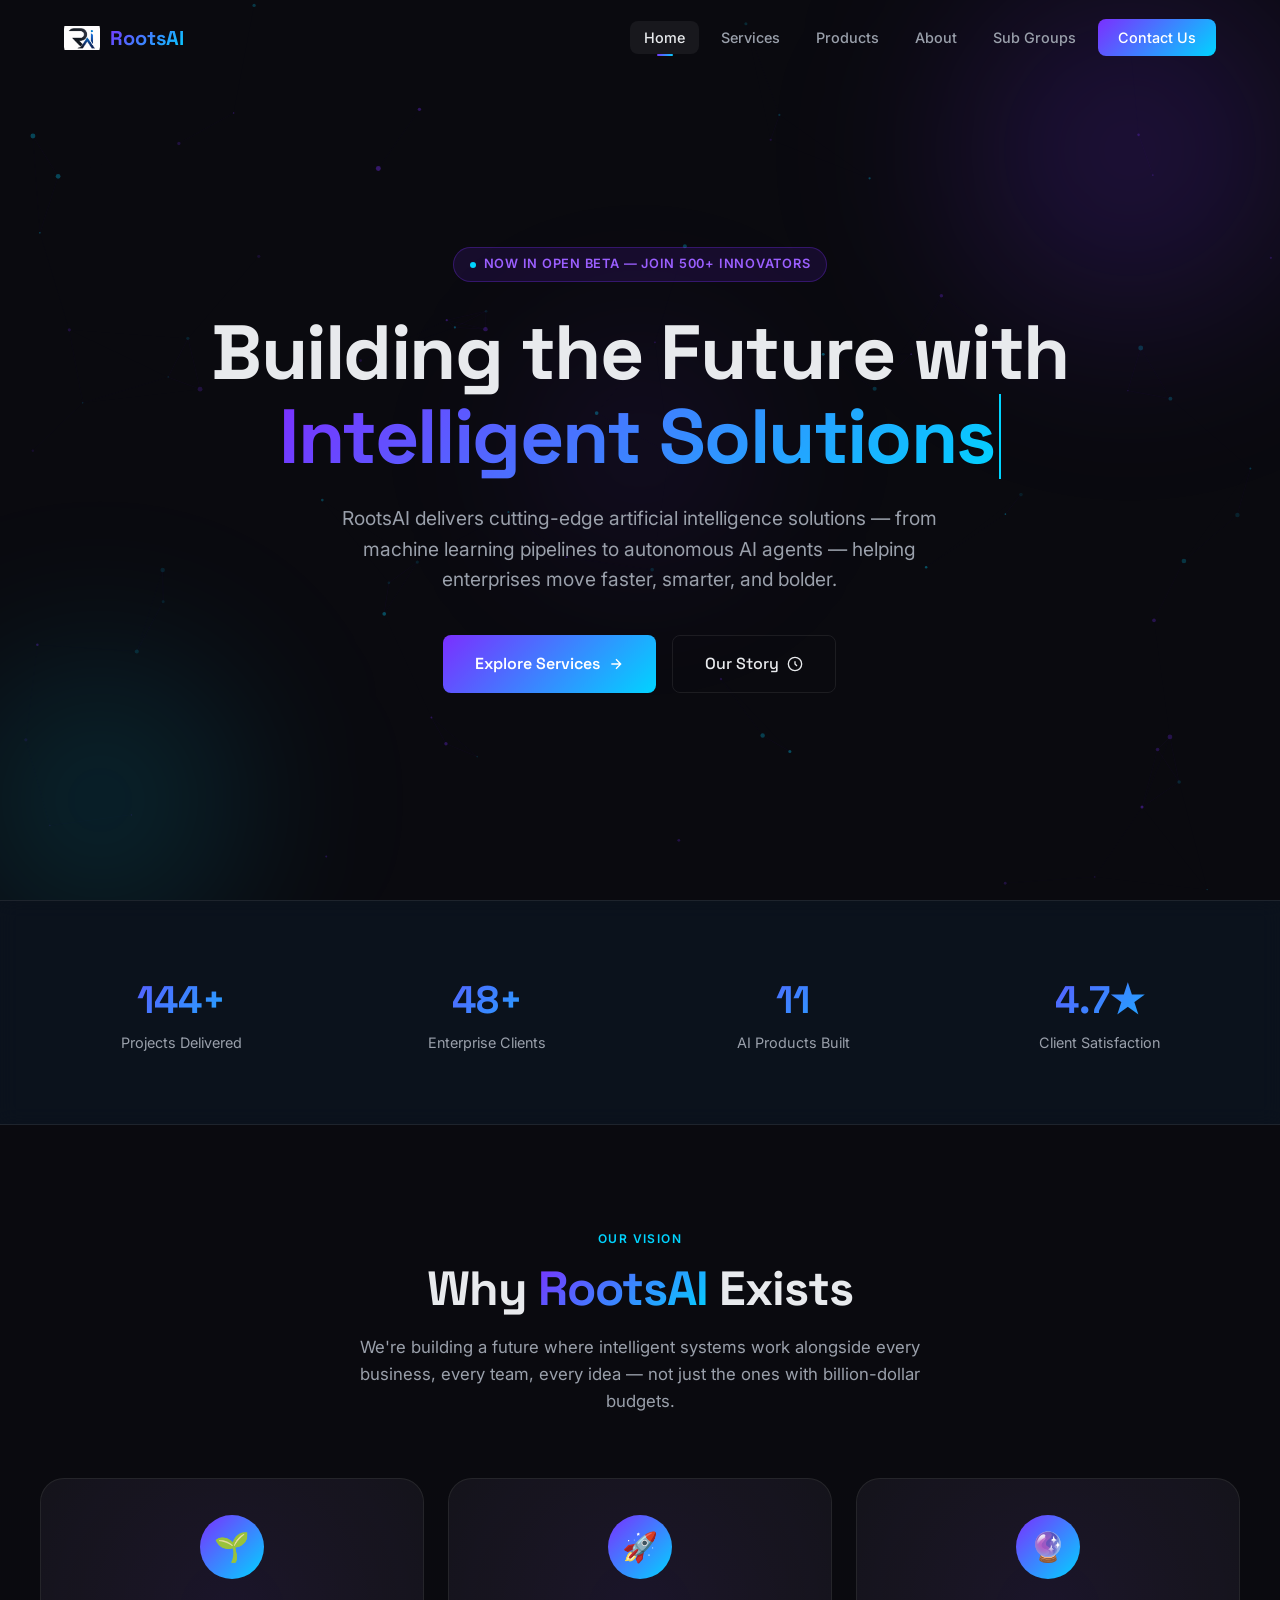
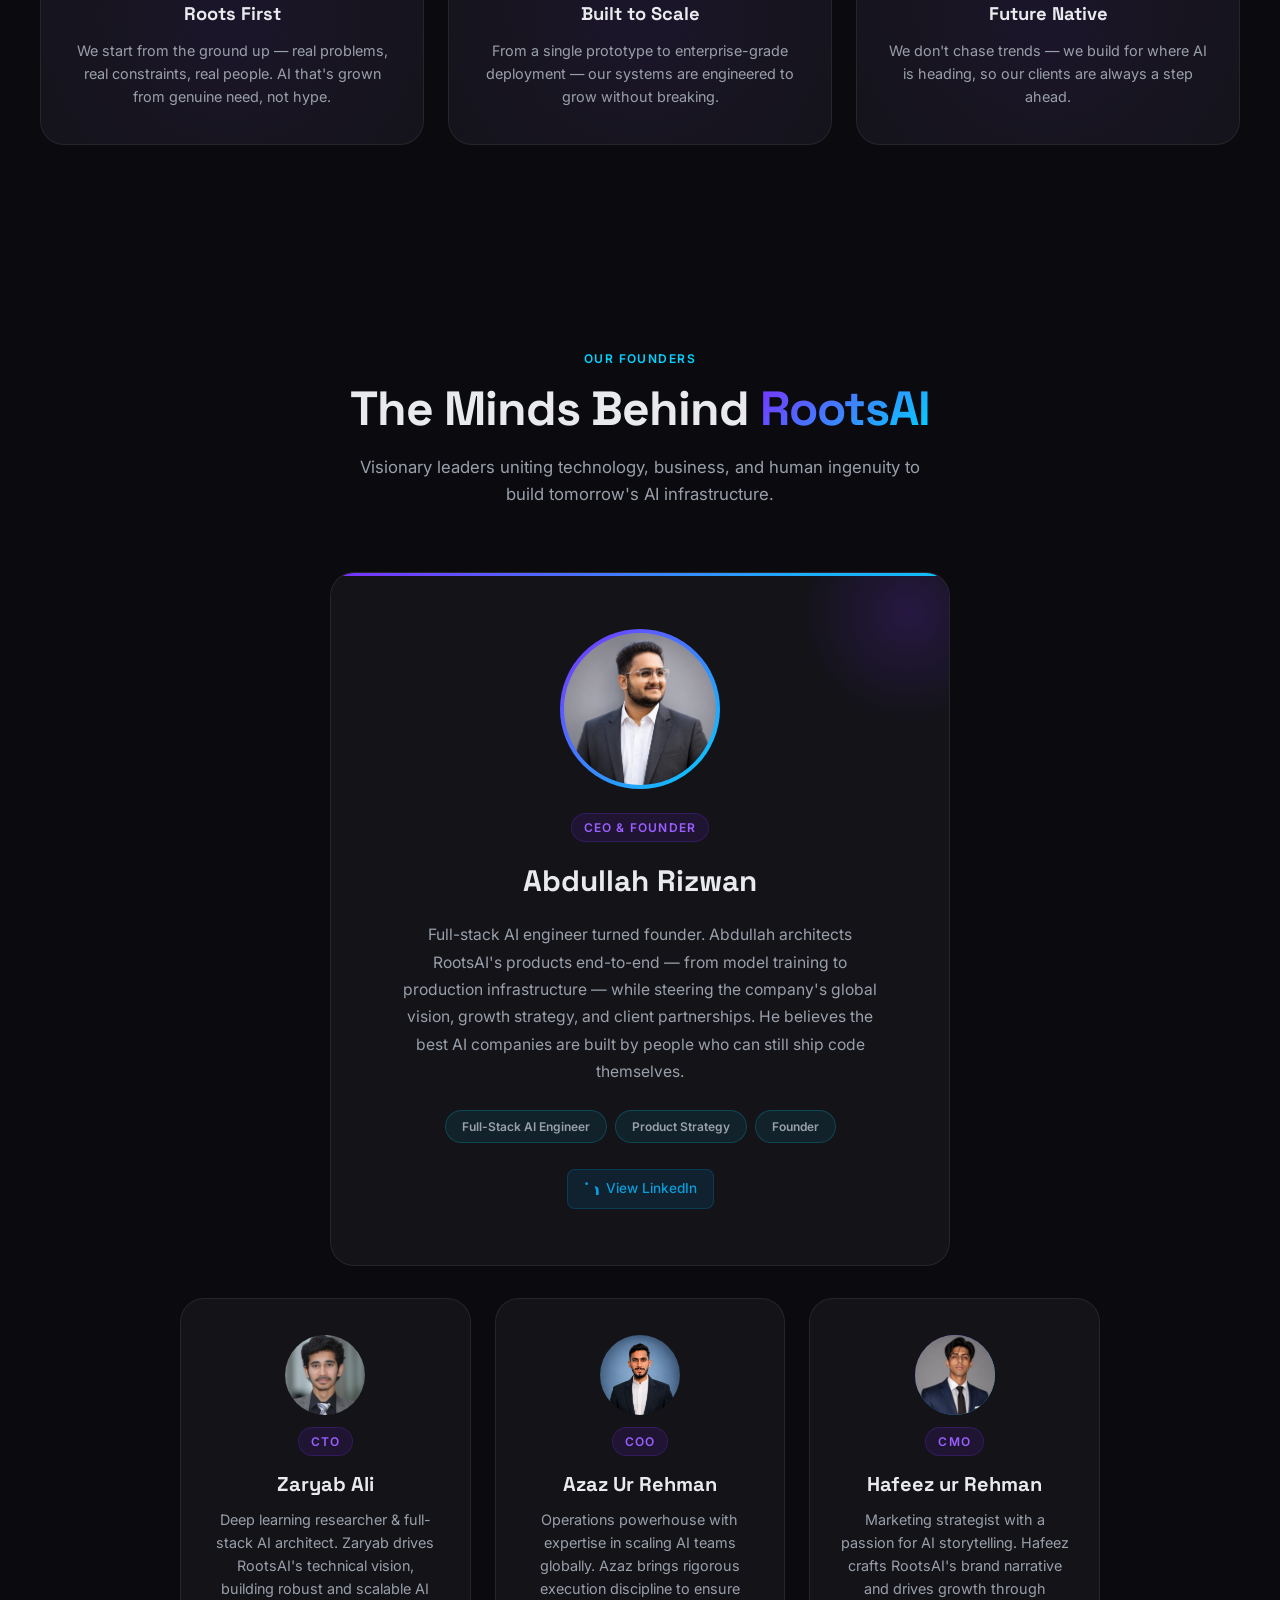
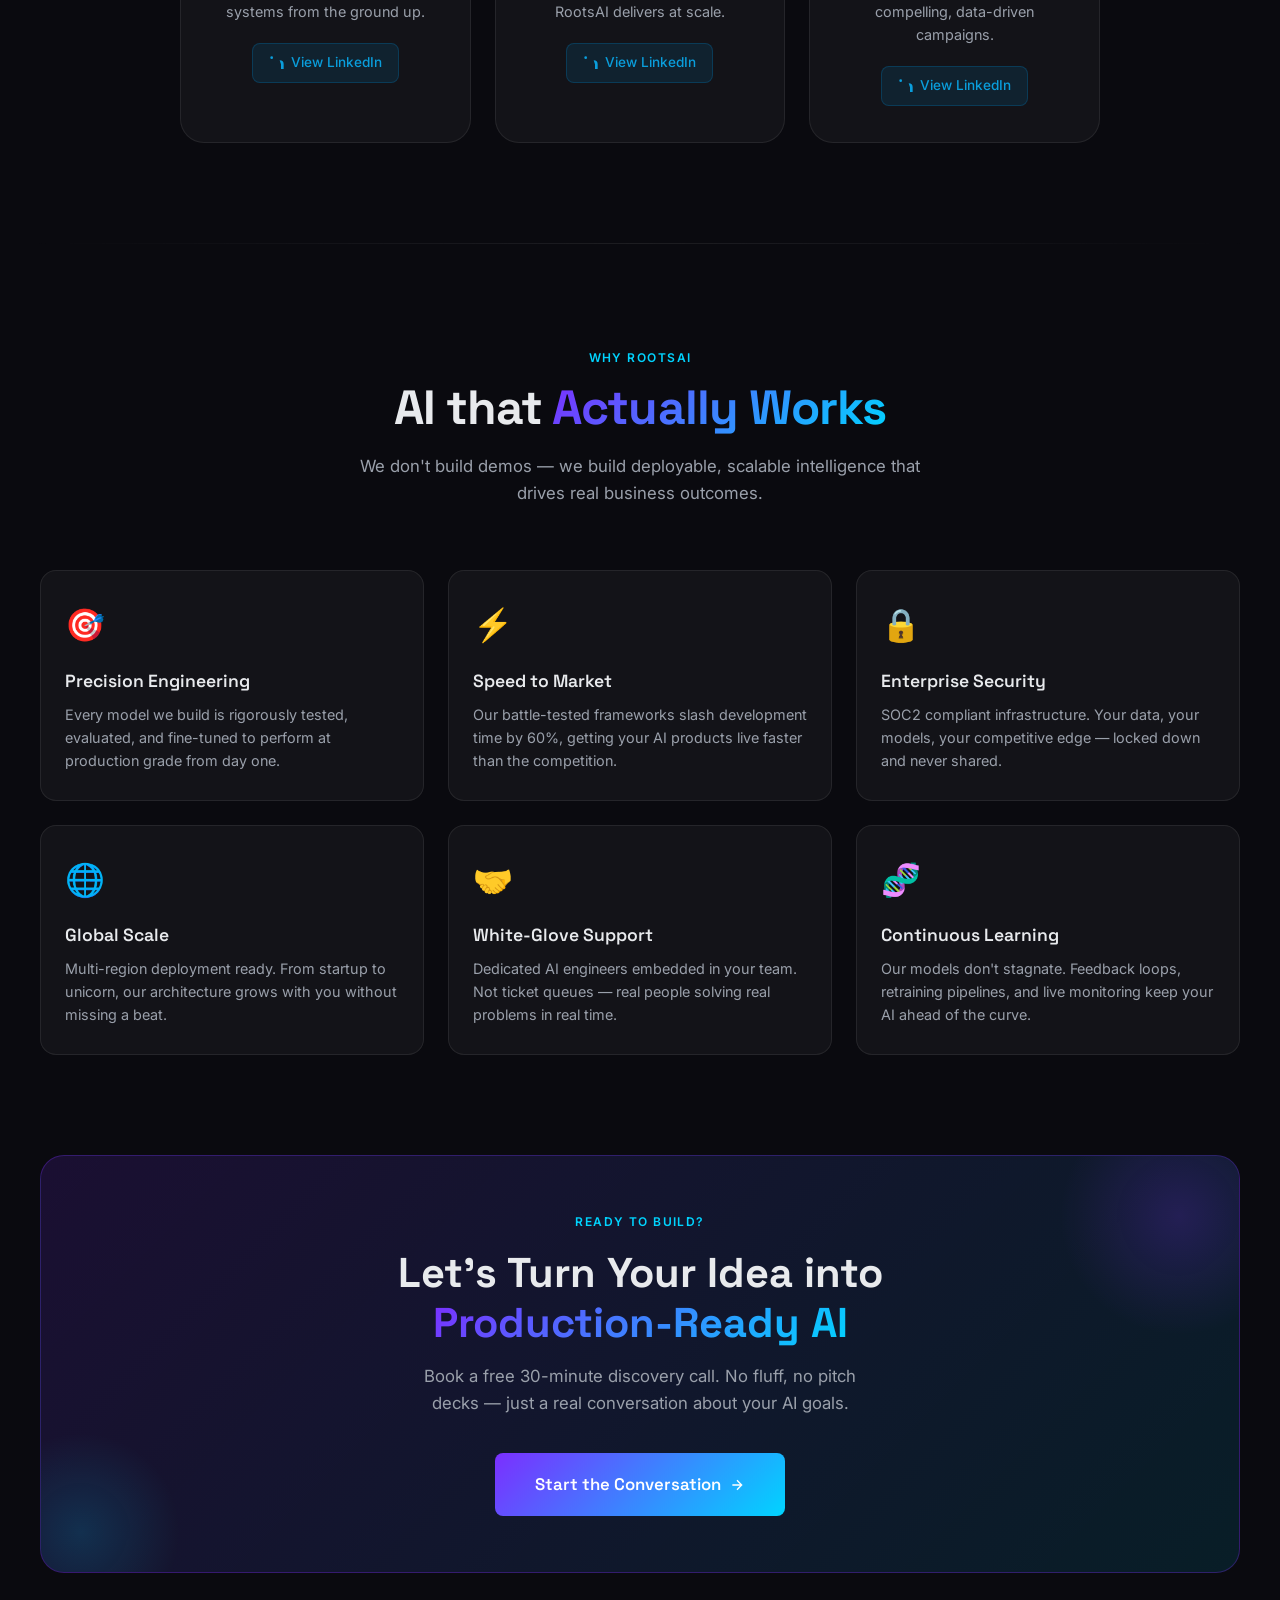
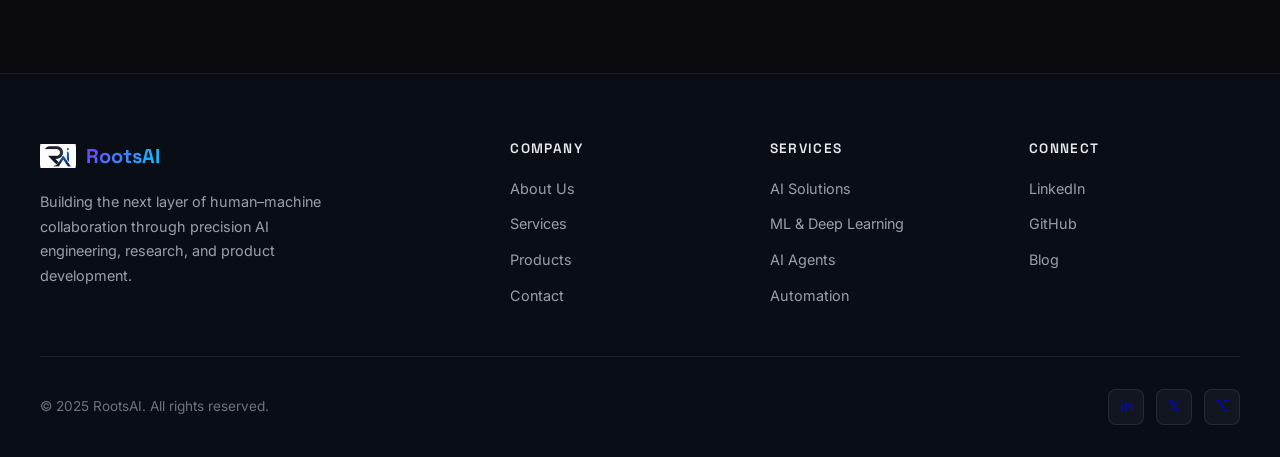
==== commit b0fd6bea: "Updated website" ====
--- a/index.html
+++ b/index.html
@@ -315,9 +315,8 @@
       <div class="footer-col">
         <h4>Connect</h4>
         <ul>
-          <li><a href="#">LinkedIn</a></li>
-          <li><a href="#">Twitter / X</a></li>
-          <li><a href="#">GitHub</a></li>
+          <li><a href="https://www.linkedin.com/company/1rootsai">LinkedIn</a></li>
+          <li><a href="https://github.com/RootsAI-61">GitHub</a></li>
           <li><a href="#">Blog</a></li>
         </ul>
       </div>
--- a/css/style.css
+++ b/css/style.css
@@ -57,6 +57,7 @@
 html {
   scroll-behavior: smooth;
   font-size: 16px;
+  overflow-x: hidden;
 }
 
 body {
@@ -541,6 +542,7 @@
   letter-spacing: -0.02em;
   margin-bottom: 24px;
   animation: fadeInUp 0.8s ease 0.15s both;
+  max-width: 100%;
 }
 
 .hero-title .line-gradient {
@@ -548,13 +550,19 @@
   -webkit-background-clip: text;
   -webkit-text-fill-color: transparent;
   background-clip: text;
+  display: inline-block;
+  max-width: 100%;
 }
 
 .hero-title .typewriter {
   display: inline-block;
+  max-width: 100%;
   border-right: 2px solid var(--cyan);
   padding-right: 4px;
   animation: blink 0.7s step-end infinite;
+  white-space: normal;
+  word-break: break-word;
+  overflow-wrap: break-word;
 }
 
 @keyframes blink {
@@ -1235,6 +1243,10 @@
   align-items: center;
 }
 
+.about-content-grid > * {
+  min-width: 0;
+}
+
 .about-text-col {}
 
 .about-visual-col {
@@ -1462,6 +1474,27 @@
   resize: vertical;
   min-height: 140px;
   line-height: 1.6;
+}
+
+.form-input.field-error,
+.form-textarea.field-error {
+  border-color: #ff4d6d;
+  background: rgba(255,77,109,0.05);
+  box-shadow: 0 0 0 3px rgba(255,77,109,0.12);
+}
+
+.form-error-msg {
+  display: none;
+  align-items: center;
+  gap: 6px;
+  color: #ff6b85;
+  font-size: 0.78rem;
+  font-weight: 500;
+  margin-top: 6px;
+}
+
+.form-error-msg.show {
+  display: flex;
 }
 
 .form-row {
@@ -1697,7 +1730,15 @@
   opacity: 1;
 }
 
+.toast.toast-error {
+  background: rgba(46,10,18,0.97);
+  border: 1px solid rgba(255,77,109,0.4);
+  box-shadow: 0 8px 24px rgba(255,77,109,0.15);
+}
+
 .toast-icon { font-size: 18px; }
+
+.toast-error .toast-icon { color: #ff4d6d; }
 
 /* ---------- GLOW LINE DECORATORS ---------- */
 .glow-line {
@@ -1719,7 +1760,7 @@
   .nav-links, .nav-cta { display: none; }
   .hamburger { display: flex; }
 
-  .hero-title { font-size: 2.4rem; }
+  .hero-title { font-size: 2.2rem; }
   .leadership-grid { grid-template-columns: 1fr; gap: 16px; }
   .leadership-grid-secondary { grid-template-columns: 1fr; gap: 16px; }
   .vision-grid { grid-template-columns: 1fr; gap: 16px; }
@@ -1732,6 +1773,14 @@
   .contact-grid { grid-template-columns: 1fr; }
   .values-grid { grid-template-columns: 1fr 1fr; }
   .footer-grid { grid-template-columns: 1fr; gap: 28px; }
+
+  /* Mobile/tablet footer: show only page links + social icons */
+  .footer-brand { display: none; }
+  .footer-col:nth-of-type(3) { display: none; }
+  .footer-col:nth-of-type(4) { display: none; }
+  .footer-bottom p { display: none; }
+  .footer-bottom { justify-content: center; padding-top: 24px; }
+  .footer-socials { justify-content: center; }
   .form-row { grid-template-columns: 1fr; }
   .onboarding-card { padding: 36px 24px; }
 }
@@ -1742,6 +1791,8 @@
   .values-grid { grid-template-columns: 1fr; }
   .hero-actions { flex-direction: column; }
   .btn-primary, .btn-secondary { width: 100%; justify-content: center; }
+  .hero-title { font-size: 2rem; }
+  .hero-subtitle { font-size: 0.95rem; }
 }
 
 /* ---------- KEYFRAMES ---------- */
